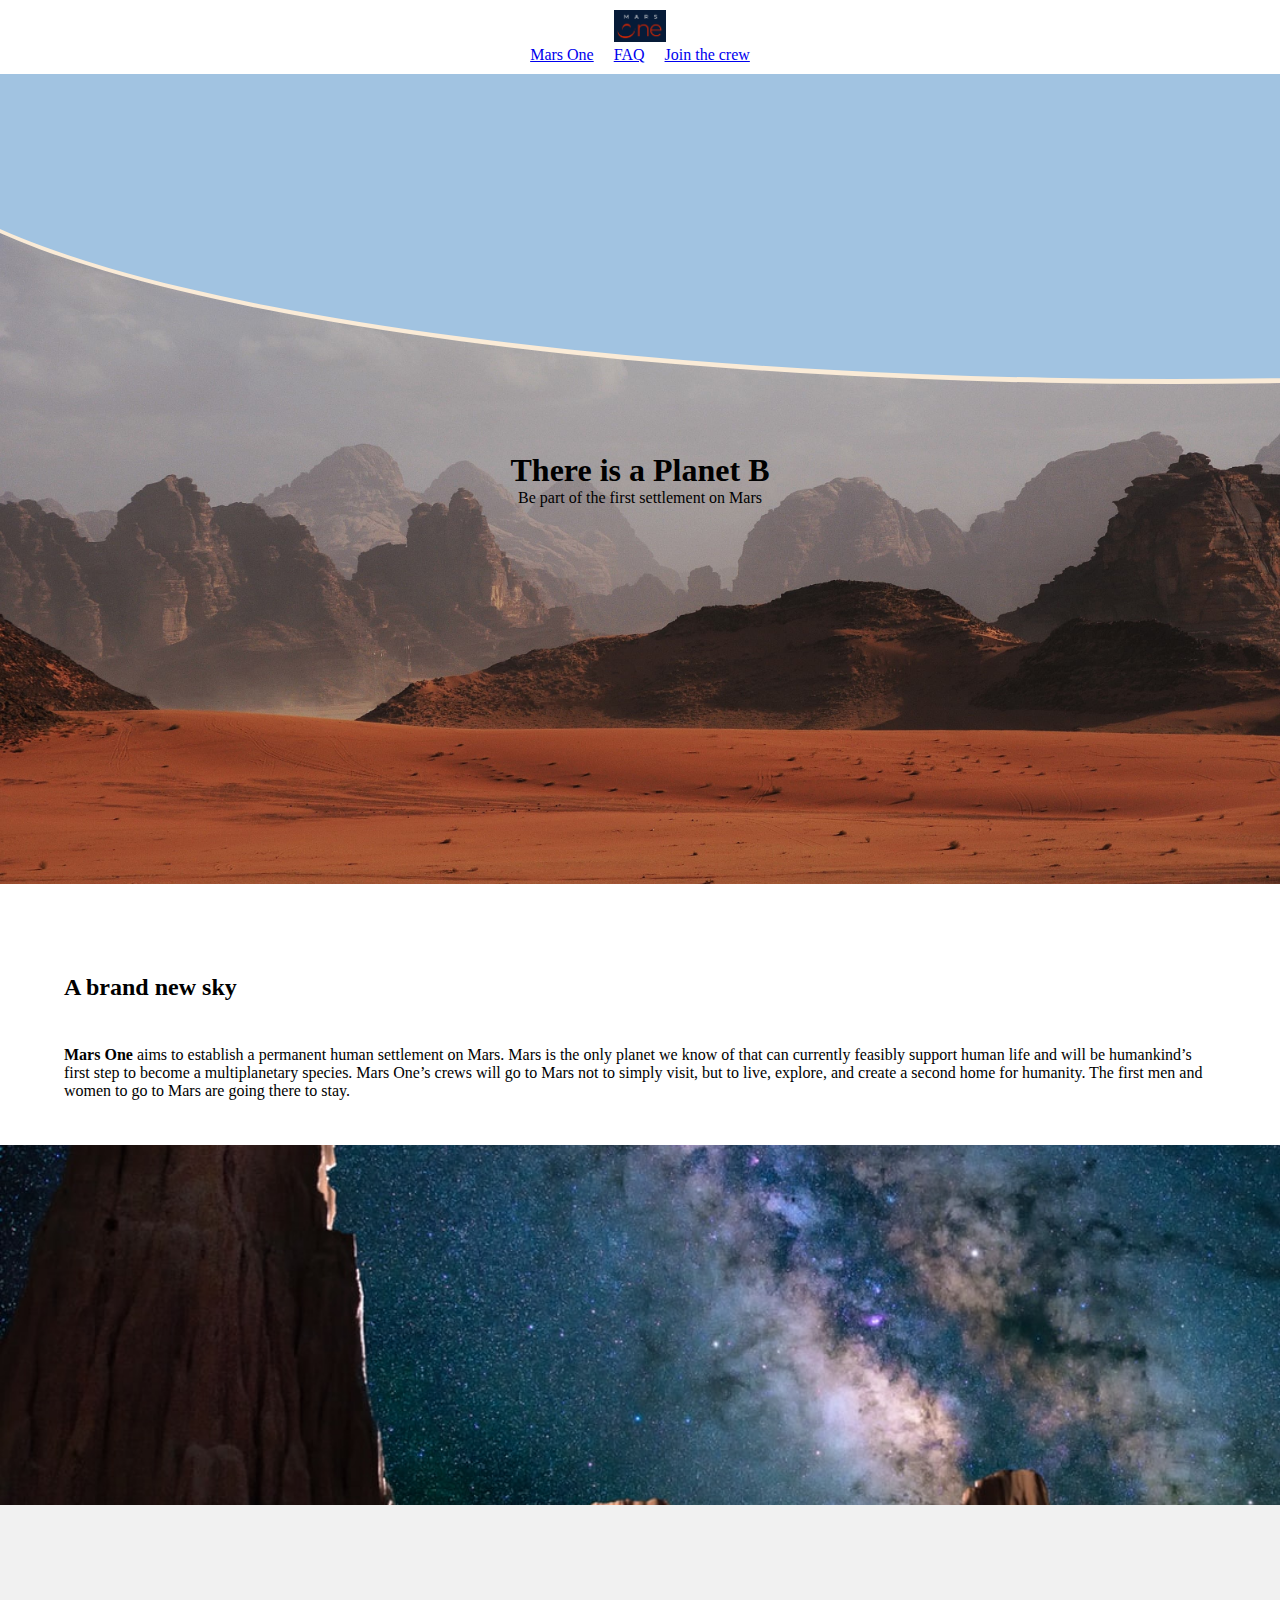
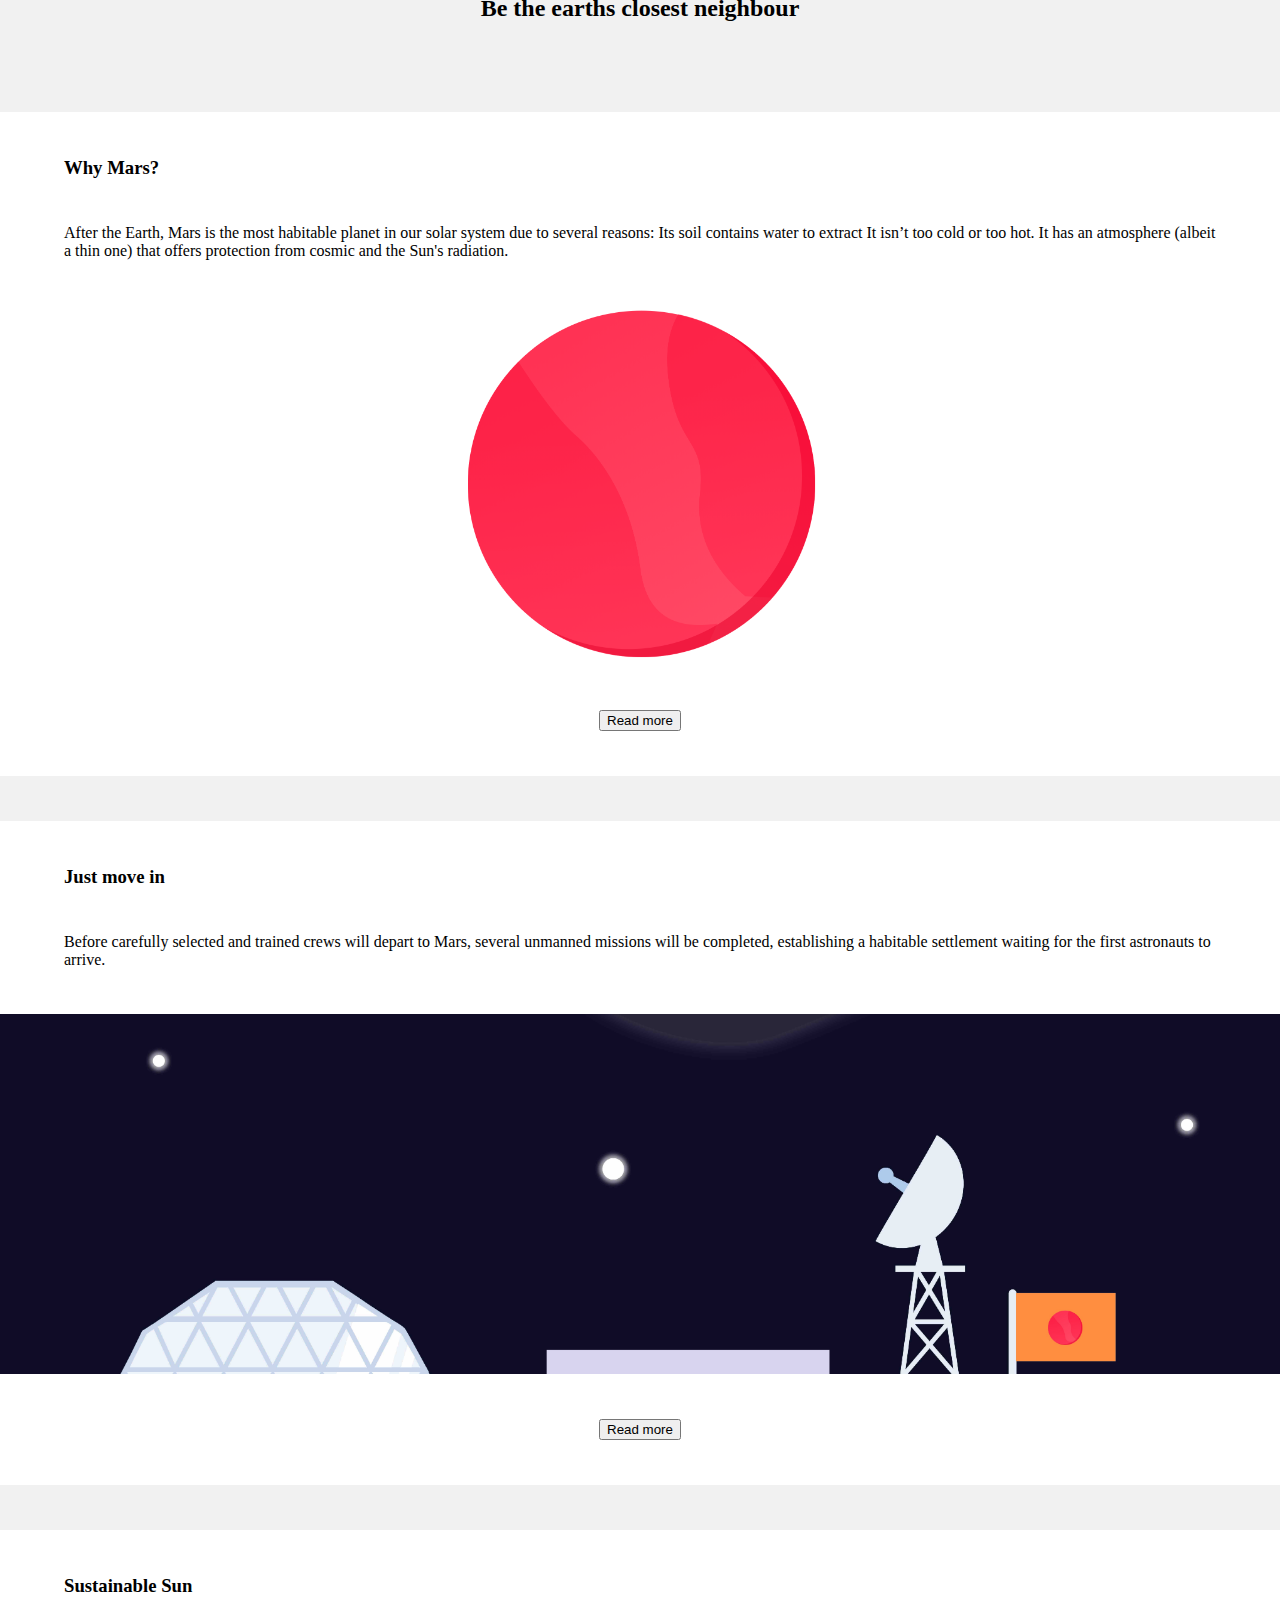
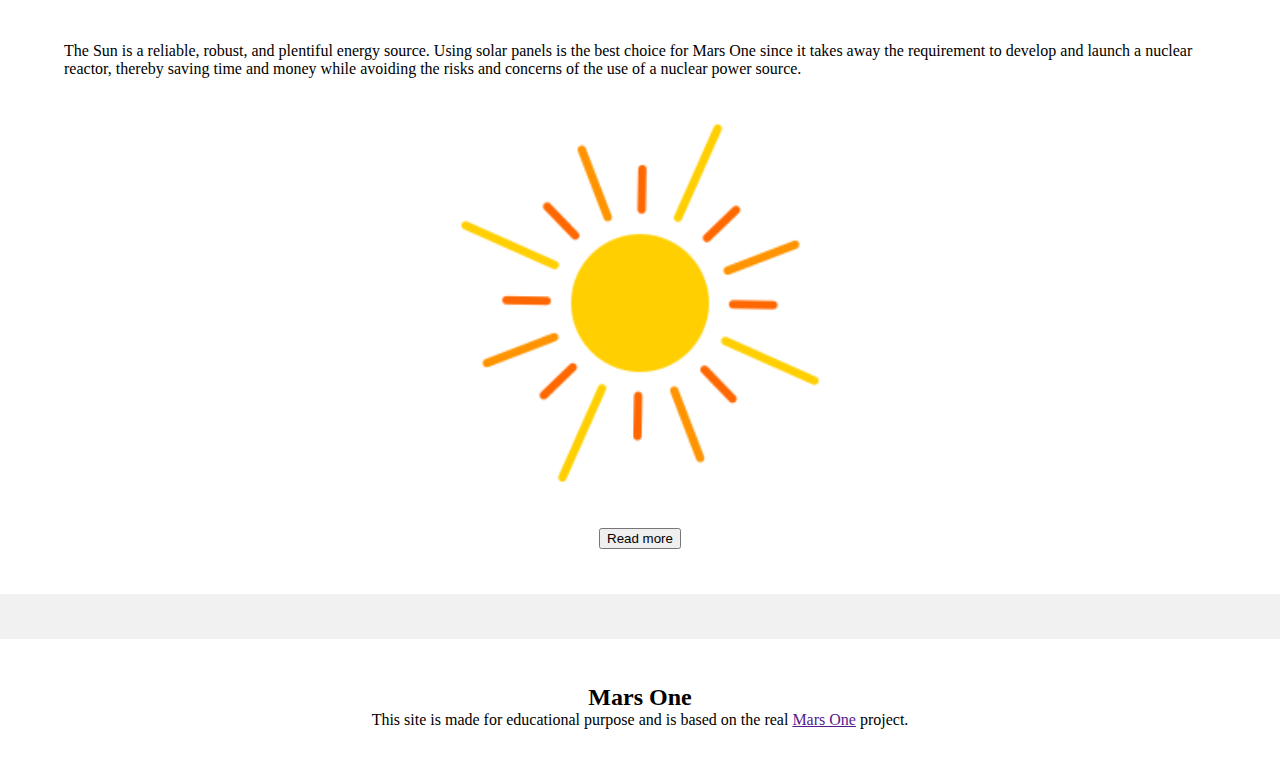
==== index.html @ 1abef3f2 "first commit. added html, sass and css files. mobile-first-layout on index and faq" ====
<!DOCTYPE html>
<html lang="en">
  <head>
    <meta charset="UTF-8" />
    <meta name="viewport" content="width=device-width, initial-scale=1.0" />
    <meta http-equiv="X-UA-Compatible" content="ie=edge" />
    <link rel="stylesheet" href="./styles/style.css" />
    <title>Mars One</title>
  </head>
  <body>
    <header class="top-header">
      <div class="top-header__container">
        <div class="top-header__logo">
          <a href="./index.html">
            <img src="./assets/img/logo.png" alt="Mars one logotype" />
          </a>
        </div>
        <nav class="top-header__nav">
          <ul class="nav-list">
            <li class="nav-list__item">
              <a href="./index.html">Mars One</a>
            </li>
            <li class="nav-list__item">
              <a href="./faq.html">FAQ</a>
            </li>
            <li class="nav-list__item">
              <a href="./join.html">Join the crew</a>
            </li>
          </ul>
        </nav>
      </div>
    </header>

    <main class="main">
      <header class="hero">
        <div class="hero__container">
          <h1>There is a Planet B</h1>
          <p>Be part of the first settlement on Mars</p>
        </div>
      </header>
      <section class="brand-new-sky">
        <article class="brand-new-sky__article">
          <div class="article-text">
            <h2>A brand new sky</h2>
            <p>
              <em>Mars One</em> aims to establish a permanent human settlement
              on Mars. Mars is the only planet we know of that can currently
              feasibly support human life and will be humankind’s first step to
              become a multiplanetary species. Mars One’s crews will go to Mars
              not to simply visit, but to live, explore, and create a second
              home for humanity. The first men and women to go to Mars are going
              there to stay.
            </p>
          </div>
          <div class="image-wrapper">
            <img
              class="image-wrapper__img"
              src="./assets/img/page-1/photo-1511798616182-aab3698ac53e.jpeg"
              alt="Picture of the sky of Mars"
            />
          </div>
        </article>
      </section>
      <section class="info-articles">
        <h2>Be the earths closest neighbour</h2>
        <div class="info-articles__container">
          <article class="info-articles__why-mars">
            <div class="article-text">
              <h3>Why Mars?</h3>
              <p>
                After the Earth, Mars is the most habitable planet in our solar
                system due to several reasons: Its soil contains water to
                extract It isn’t too cold or too hot. It has an atmosphere
                (albeit a thin one) that offers protection from cosmic and the
                Sun's radiation.
              </p>
            </div>
            <div class="image-wrapper">
              <img
                class="image-wrapper__img image-wrapper__img--object-fit-contain"
                src="./assets/img/page-1/planet-red.png"
                alt="This is a cartooned picture of Mars"
              />
            </div>
            <div class="read-more-btn">
              <button>Read more</button>
            </div>
          </article>
          <article class="info-articles__move-in">
            <div class="article-text">
              <h3>Just move in</h3>
              <p>
                Before carefully selected and trained crews will depart to Mars,
                several unmanned missions will be completed, establishing a
                habitable settlement waiting for the first astronauts to arrive.
              </p>
            </div>
            <div class="image-wrapper">
              <img
                class="image-wrapper__img"
                src="./assets/img/page-1/base.jpg"
                alt="This is a drawn picture of our base"
              />
            </div>
            <div class="read-more-btn">
              <button>Read more</button>
            </div>
          </article>
          <article class="info-articles__sustainable-sun">
            <div class="article-text">
              <h3>Sustainable Sun</h3>
              <p>
                The Sun is a reliable, robust, and plentiful energy source.
                Using solar panels is the best choice for Mars One since it
                takes away the requirement to develop and launch a nuclear
                reactor, thereby saving time and money while avoiding the risks
                and concerns of the use of a nuclear power source.
              </p>
            </div>
            <div class="image-wrapper">
              <img
                class="image-wrapper__img image-wrapper__img--object-fit-contain"
                src="./assets/img/page-1/solar.png"
                alt="This is a drawn picture of the sun"
              />
            </div>
            <div class="read-more-btn">
              <button>Read more</button>
            </div>
          </article>
        </div>
      </section>
    </main>

    <footer class="footer">
      <div class="footer__container">
        <h2>
          Mars One
        </h2>
        <p>
          This site is made for educational purpose and is based on the real
          <a href="">Mars One</a> project.
        </p>
      </div>
    </footer>
  </body>
</html>
---- styles/style.css ----
* {
  -webkit-box-sizing: content-box;
          box-sizing: content-box;
}

body {
  margin: 0;
  padding: 0;
}

h1,
h2,
h3,
h4,
p {
  margin: 0;
  padding: 0;
}

.top-header {
  padding: 10px 0;
}

.top-header__container {
  display: -webkit-box;
  display: -ms-flexbox;
  display: flex;
  -webkit-box-orient: vertical;
  -webkit-box-direction: normal;
      -ms-flex-direction: column;
          flex-direction: column;
  -webkit-box-align: center;
      -ms-flex-align: center;
          align-items: center;
}

.top-header__container .nav-list {
  display: -webkit-box;
  display: -ms-flexbox;
  display: flex;
  list-style: none;
  margin: 0;
  padding: 0;
}

.top-header__container .nav-list__item {
  padding: 0 10px;
}

.top-header img {
  max-block-size: 2rem;
  max-inline-size: 4rem;
}

.main {
  overflow: hidden;
}

.main .image-wrapper {
  position: relative;
  height: 100%;
  width: 100%;
}

.main .image-wrapper__img {
  display: block;
  -o-object-fit: cover;
     object-fit: cover;
  -o-object-position: center center;
     object-position: center center;
  position: absolute;
  height: 100%;
  width: 100%;
  max-height: 100%;
  max-width: 100%;
}

.main .image-wrapper__img--object-fit-contain {
  -o-object-fit: contain;
     object-fit: contain;
  -o-object-position: unset;
     object-position: unset;
}

.main .article-text {
  max-inline-size: 90vw;
  -ms-grid-column-align: center;
      justify-self: center;
}

.main .article-text em {
  font-style: unset;
  font-weight: bolder;
}

.hero {
  block-size: 90vh;
  background-image: url(../assets/img/page-1/hero-1.jpg);
  background-size: cover;
  background-position: center center;
  display: -webkit-box;
  display: -ms-flexbox;
  display: flex;
  -webkit-box-pack: center;
      -ms-flex-pack: center;
          justify-content: center;
  position: relative;
}

.hero__container {
  position: relative;
  display: -webkit-box;
  display: -ms-flexbox;
  display: flex;
  -webkit-box-orient: vertical;
  -webkit-box-direction: normal;
      -ms-flex-direction: column;
          flex-direction: column;
  -webkit-box-pack: center;
      -ms-flex-pack: center;
          justify-content: center;
  -webkit-box-align: center;
      -ms-flex-align: center;
          align-items: center;
}

.hero:before {
  content: " ";
  background: #a1c3e1;
  border: 5px solid antiquewhite;
  border-radius: 100%;
  position: absolute;
  top: -200px;
  left: -112px;
  width: 200vw;
  height: 500px;
  max-height: 509px;
}

.footer {
  padding: 5vh 0 5vh 0;
}

.footer__container {
  text-align: center;
  margin: auto;
  max-width: 90vw;
}

.brand-new-sky {
  padding-top: 10vh;
}

.brand-new-sky__article {
  display: -ms-grid;
  display: grid;
  grid-auto-flow: row;
  -ms-grid-rows: auto minmax(360px, 2fr) auto;
      grid-template-rows: auto minmax(360px, 2fr) auto;
}

.brand-new-sky__article h2,
.brand-new-sky__article p {
  margin-bottom: 5vh;
}

.info-articles {
  background: #f1f1f1;
  padding: 5vh 0;
}

.info-articles__container {
  display: -ms-grid;
  display: grid;
  -ms-grid-rows: (1fr)[3];
      grid-template-rows: repeat(3, 1fr);
  grid-gap: 5vh;
}

.info-articles__why-mars {
  display: -ms-grid;
  display: grid;
  grid-auto-flow: row;
  -ms-grid-rows: auto minmax(360px, 2fr) auto;
      grid-template-rows: auto minmax(360px, 2fr) auto;
  padding: 5vh 0;
  background: white;
}

.info-articles__move-in {
  display: -ms-grid;
  display: grid;
  grid-auto-flow: row;
  -ms-grid-rows: auto minmax(360px, 2fr) auto;
      grid-template-rows: auto minmax(360px, 2fr) auto;
  padding: 5vh 0;
  background: white;
}

.info-articles__sustainable-sun {
  display: -ms-grid;
  display: grid;
  grid-auto-flow: row;
  -ms-grid-rows: auto minmax(360px, 2fr) auto;
      grid-template-rows: auto minmax(360px, 2fr) auto;
  padding: 5vh 0;
  background: white;
}

.info-articles h2 {
  text-align: center;
  padding: 5vh 0 10vh 0;
}

.info-articles h3,
.info-articles p {
  margin-bottom: 5vh;
}

.info-articles .read-more-btn {
  place-self: center;
  margin-top: 5vh;
}

.faq-section {
  background: #f1f1f1;
  padding: 5vh 0;
}

.faq-section__container {
  display: -ms-grid;
  display: grid;
  -ms-grid-rows: auto;
      grid-template-rows: auto;
  grid-gap: 5vh;
}

.faq-section__why-move {
  display: -ms-grid;
  display: grid;
  padding: 5vh 0;
  background: white;
}

.faq-section__risks {
  display: -ms-grid;
  display: grid;
  padding: 5vh 0;
  background: white;
}

.faq-section__what-to-do {
  padding: 5vh 0;
  background: white;
  display: -ms-grid;
  display: grid;
  -ms-grid-rows: 1fr 2fr;
      grid-template-rows: 1fr 2fr;
}

.faq-section__travel-time {
  display: -ms-grid;
  display: grid;
  padding: 5vh 0;
  background: white;
  -ms-grid-rows: auto minmax(375px, 1fr);
      grid-template-rows: auto minmax(375px, 1fr);
}

.faq-section__travel-time .planet-images {
  background-image: radial-gradient(circle at 50% 39%, #072142, #00132c 101%);
  display: -ms-grid;
  display: grid;
  -webkit-box-pack: center;
      -ms-flex-pack: center;
          justify-content: center;
  -ms-grid-rows: (1fr)[3];
      grid-template-rows: repeat(3, 1fr);
  padding: 5vh 0;
  min-inline-size: 375px;
  -ms-grid-columns: 1fr;
      grid-template-columns: 1fr;
}

.faq-section__travel-time .planet-images__mars {
  max-inline-size: 30px;
  max-block-size: 30px;
  display: block;
  -ms-grid-column-align: center;
      justify-self: center;
}

.faq-section__travel-time .planet-images__sun {
  max-inline-size: 50px;
  max-block-size: 50px;
  -ms-grid-column-align: center;
      justify-self: center;
}

.faq-section__travel-time .planet-images__earth {
  max-inline-size: 25px;
  max-block-size: 25px;
  -ms-grid-column-align: center;
      justify-self: center;
}

.faq-section h2 {
  text-align: center;
  padding: 5vh 0 10vh 0;
}

.faq-section h3,
.faq-section p {
  margin-bottom: 5vh;
}

.faq-section .read-more-btn {
  place-self: center;
  margin-top: 5vh;
}
/*# sourceMappingURL=style.css.map */
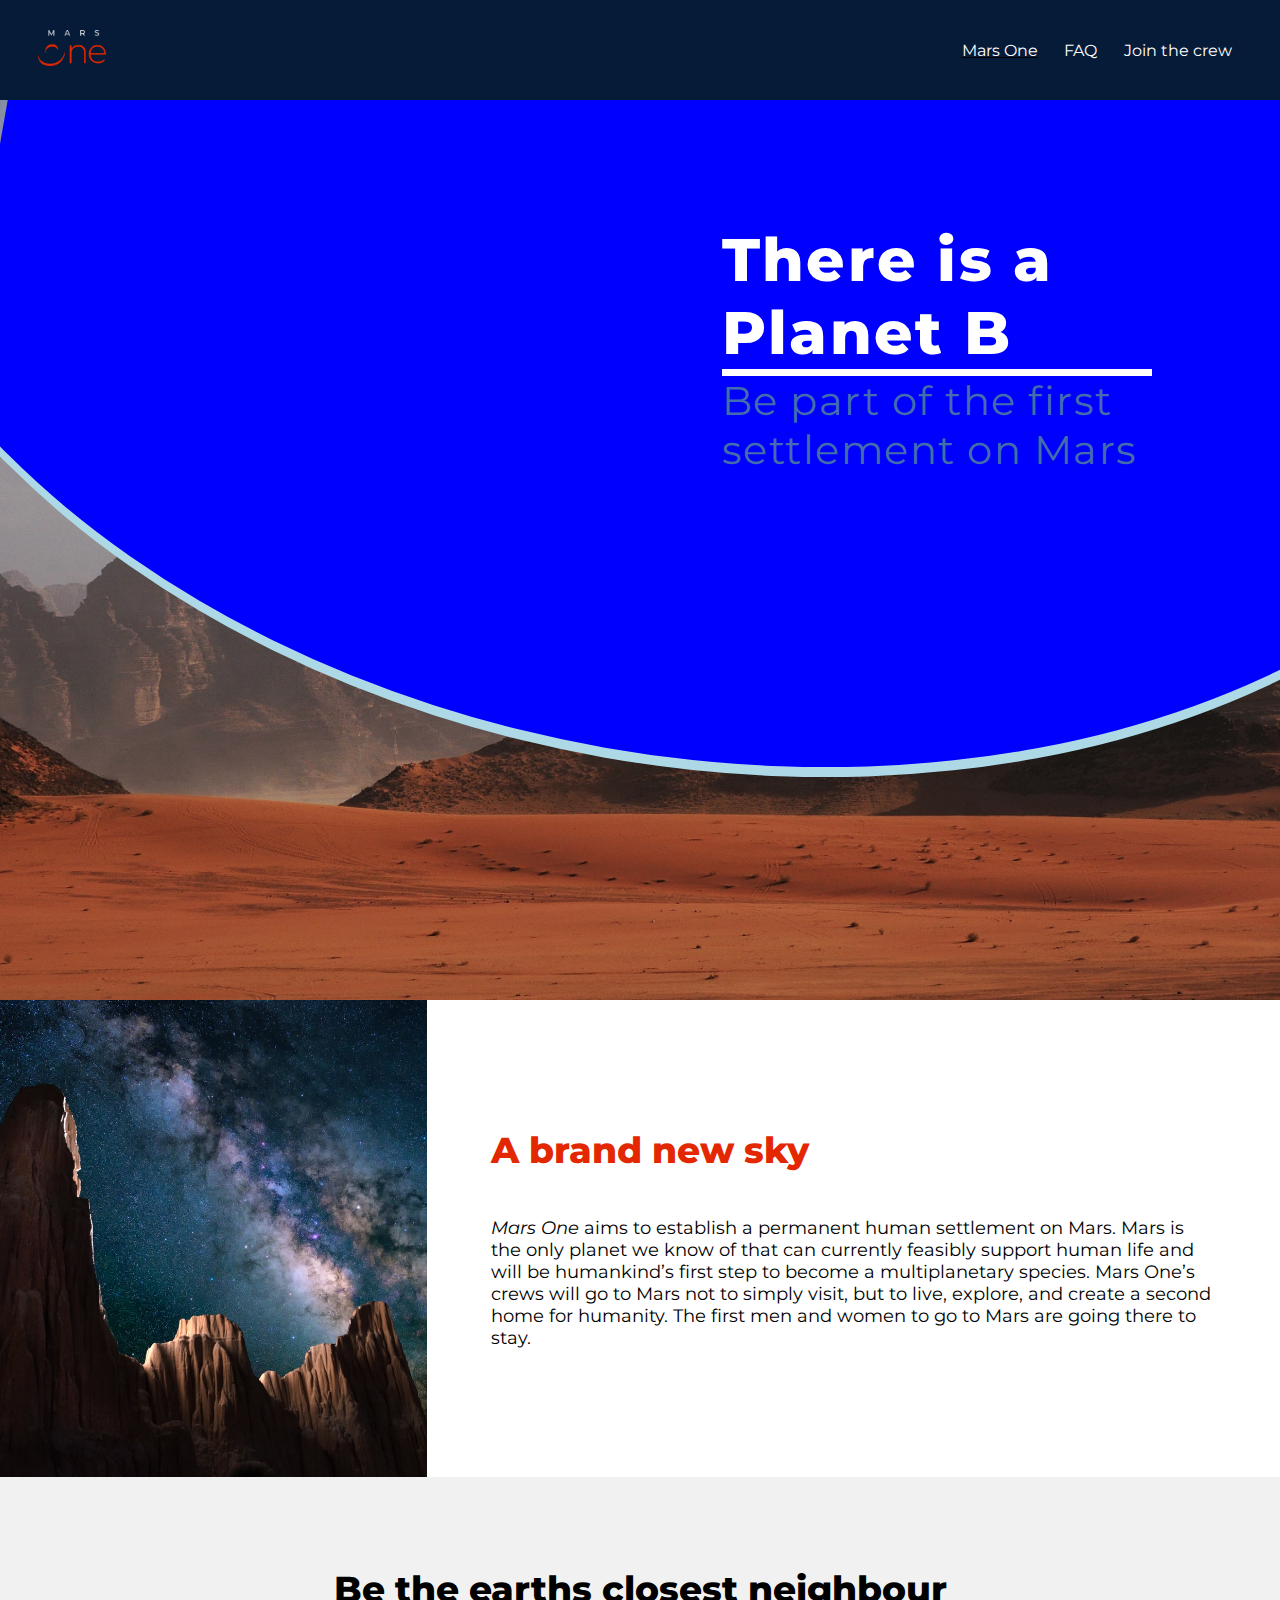
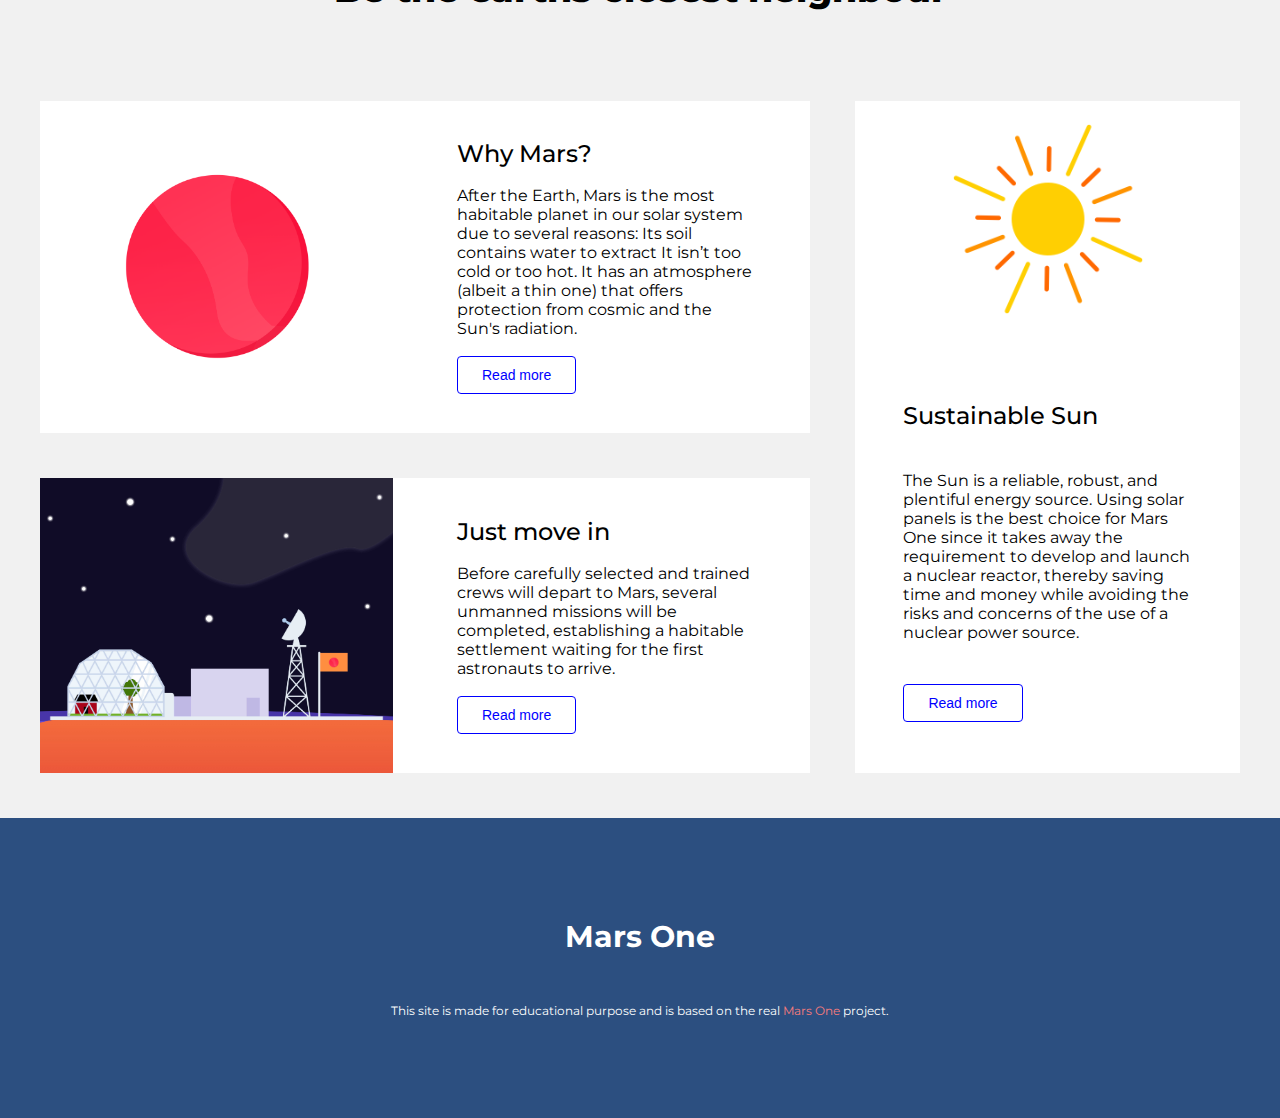
==== commit 20e97592: "Added lots of stuff" ====
--- a/index.html
+++ b/index.html
@@ -4,6 +4,10 @@
     <meta charset="UTF-8" />
     <meta name="viewport" content="width=device-width, initial-scale=1.0" />
     <meta http-equiv="X-UA-Compatible" content="ie=edge" />
+    <link
+      href="https://fonts.googleapis.com/css?family=Montserrat:400,500,700,800&display=swap"
+      rel="stylesheet"
+    />
     <link rel="stylesheet" href="./styles/style.css" />
     <title>Mars One</title>
   </head>
@@ -17,7 +21,7 @@
         </div>
         <nav class="top-header__nav">
           <ul class="nav-list">
-            <li class="nav-list__item">
+            <li class="nav-list__item active">
               <a href="./index.html">Mars One</a>
             </li>
             <li class="nav-list__item">
@@ -35,12 +39,19 @@
       <header class="hero">
         <div class="hero__container">
           <h1>There is a Planet B</h1>
-          <p>Be part of the first settlement on Mars</p>
+          <span>Be part of the first settlement on Mars</span>
         </div>
       </header>
       <section class="brand-new-sky">
         <article class="brand-new-sky__article">
-          <div class="article-text">
+          <div class="image-wrapper max-grow">
+            <img
+              class="image-wrapper__img"
+              src="./assets/img/page-1/photo-1511798616182-aab3698ac53e.jpeg"
+              alt="Picture of the sky of Mars"
+            />
+          </div>
+          <div class="brand-new-sky__article__text">
             <h2>A brand new sky</h2>
             <p>
               <em>Mars One</em> aims to establish a permanent human settlement
@@ -52,20 +63,20 @@
               there to stay.
             </p>
           </div>
-          <div class="image-wrapper">
-            <img
-              class="image-wrapper__img"
-              src="./assets/img/page-1/photo-1511798616182-aab3698ac53e.jpeg"
-              alt="Picture of the sky of Mars"
-            />
-          </div>
         </article>
       </section>
       <section class="info-articles">
         <h2>Be the earths closest neighbour</h2>
         <div class="info-articles__container">
-          <article class="info-articles__why-mars">
-            <div class="article-text">
+          <article class="info-articles__first">
+            <div class="image-wrapper">
+              <img
+                class="image-wrapper__icon"
+                src="./assets/img/page-1/planet-red.png"
+                alt="This is a cartooned picture of Mars"
+              />
+            </div>
+            <div class="info-articles__first__text">
               <h3>Why Mars?</h3>
               <p>
                 After the Earth, Mars is the most habitable planet in our solar
@@ -74,27 +85,12 @@
                 (albeit a thin one) that offers protection from cosmic and the
                 Sun's radiation.
               </p>
-            </div>
-            <div class="image-wrapper">
-              <img
-                class="image-wrapper__img image-wrapper__img--object-fit-contain"
-                src="./assets/img/page-1/planet-red.png"
-                alt="This is a cartooned picture of Mars"
-              />
-            </div>
-            <div class="read-more-btn">
-              <button>Read more</button>
+              <div class="read-more-btn">
+                <button>Read more</button>
+              </div>
             </div>
           </article>
-          <article class="info-articles__move-in">
-            <div class="article-text">
-              <h3>Just move in</h3>
-              <p>
-                Before carefully selected and trained crews will depart to Mars,
-                several unmanned missions will be completed, establishing a
-                habitable settlement waiting for the first astronauts to arrive.
-              </p>
-            </div>
+          <article class="info-articles__second">
             <div class="image-wrapper">
               <img
                 class="image-wrapper__img"
@@ -102,12 +98,27 @@
                 alt="This is a drawn picture of our base"
               />
             </div>
-            <div class="read-more-btn">
-              <button>Read more</button>
+            <div class="info-articles__second__text">
+              <h3>Just move in</h3>
+              <p>
+                Before carefully selected and trained crews will depart to Mars,
+                several unmanned missions will be completed, establishing a
+                habitable settlement waiting for the first astronauts to arrive.
+              </p>
+              <div class="read-more-btn">
+                <button>Read more</button>
+              </div>
             </div>
           </article>
-          <article class="info-articles__sustainable-sun">
-            <div class="article-text">
+          <article class="info-articles__last">
+            <div class="image-wrapper">
+              <img
+                class="image-wrapper__icon"
+                src="./assets/img/page-1/solar.png"
+                alt="This is a drawn picture of the sun"
+              />
+            </div>
+            <div class="info-articles__last__text">
               <h3>Sustainable Sun</h3>
               <p>
                 The Sun is a reliable, robust, and plentiful energy source.
@@ -116,16 +127,9 @@
                 reactor, thereby saving time and money while avoiding the risks
                 and concerns of the use of a nuclear power source.
               </p>
-            </div>
-            <div class="image-wrapper">
-              <img
-                class="image-wrapper__img image-wrapper__img--object-fit-contain"
-                src="./assets/img/page-1/solar.png"
-                alt="This is a drawn picture of the sun"
-              />
-            </div>
-            <div class="read-more-btn">
-              <button>Read more</button>
+              <div class="read-more-btn">
+                <button>Read more</button>
+              </div>
             </div>
           </article>
         </div>
@@ -137,10 +141,10 @@
         <h2>
           Mars One
         </h2>
-        <p>
+        <span>
           This site is made for educational purpose and is based on the real
           <a href="">Mars One</a> project.
-        </p>
+        </span>
       </div>
     </footer>
   </body>
--- a/styles/style.css
+++ b/styles/style.css
@@ -1,11 +1,12 @@
 * {
-  -webkit-box-sizing: content-box;
-          box-sizing: content-box;
+  -webkit-box-sizing: border-box;
+          box-sizing: border-box;
 }
 
 body {
   margin: 0;
   padding: 0;
+  font-family: "Montserrat", sans-serif;
 }
 
 h1,
@@ -17,8 +18,43 @@
   padding: 0;
 }
 
+h2 {
+  font-size: 20px;
+  font-weight: 800;
+}
+
+@media (min-width: 500px) {
+  h2 {
+    font-size: 26px;
+  }
+}
+
+@media (min-width: 800px) {
+  h2 {
+    font-size: 30px;
+  }
+}
+
+@media (min-width: 1000px) {
+  h2 {
+    font-size: 36px;
+  }
+}
+
+h3 {
+  font-size: 18px;
+  font-weight: 500;
+}
+
+@media (min-width: 800px) {
+  h3 {
+    font-size: 24px;
+  }
+}
+
 .top-header {
   padding: 10px 0;
+  background: #061b38;
 }
 
 .top-header__container {
@@ -32,24 +68,62 @@
   -webkit-box-align: center;
       -ms-flex-align: center;
           align-items: center;
-}
-
-.top-header__container .nav-list {
+  min-block-size: 80px;
+  padding: 0 3vw;
+}
+
+@media (min-width: 450px) {
+  .top-header__container {
+    -webkit-box-orient: horizontal;
+    -webkit-box-direction: normal;
+        -ms-flex-direction: row;
+            flex-direction: row;
+  }
+}
+
+@media (min-width: 450px) {
+  .top-header__nav {
+    margin-left: auto;
+    min-inline-size: 290px;
+  }
+}
+
+.top-header__nav .nav-list {
   display: -webkit-box;
   display: -ms-flexbox;
   display: flex;
   list-style: none;
   margin: 0;
   padding: 0;
-}
-
-.top-header__container .nav-list__item {
+  -webkit-box-pack: justify;
+      -ms-flex-pack: justify;
+          justify-content: space-between;
+}
+
+.top-header__nav .nav-list__item {
   padding: 0 10px;
 }
 
+.top-header__nav .nav-list .active {
+  text-decoration: underline;
+}
+
+.top-header__nav .nav-list__item a {
+  color: #ffffff;
+  text-decoration: none;
+}
+
+.top-header__nav .nav-list__item a:hover {
+  color: #e32700;
+}
+
+.top-header__nav .nav-list__item a:active {
+  text-decoration: underline;
+}
+
 .top-header img {
-  max-block-size: 2rem;
-  max-inline-size: 4rem;
+  max-block-size: 43px;
+  max-inline-size: 68px;
 }
 
 .main {
@@ -60,62 +134,9 @@
   position: relative;
   height: 100%;
   width: 100%;
-}
-
-.main .image-wrapper__img {
-  display: block;
-  -o-object-fit: cover;
-     object-fit: cover;
-  -o-object-position: center center;
-     object-position: center center;
-  position: absolute;
-  height: 100%;
-  width: 100%;
-  max-height: 100%;
-  max-width: 100%;
-}
-
-.main .image-wrapper__img--object-fit-contain {
-  -o-object-fit: contain;
-     object-fit: contain;
-  -o-object-position: unset;
-     object-position: unset;
-}
-
-.main .article-text {
-  max-inline-size: 90vw;
-  -ms-grid-column-align: center;
-      justify-self: center;
-}
-
-.main .article-text em {
-  font-style: unset;
-  font-weight: bolder;
-}
-
-.hero {
-  block-size: 90vh;
-  background-image: url(../assets/img/page-1/hero-1.jpg);
-  background-size: cover;
-  background-position: center center;
-  display: -webkit-box;
-  display: -ms-flexbox;
-  display: flex;
-  -webkit-box-pack: center;
-      -ms-flex-pack: center;
-          justify-content: center;
-  position: relative;
-}
-
-.hero__container {
-  position: relative;
-  display: -webkit-box;
-  display: -ms-flexbox;
-  display: flex;
-  -webkit-box-orient: vertical;
-  -webkit-box-direction: normal;
-      -ms-flex-direction: column;
-          flex-direction: column;
+  display: -webkit-box;
+  display: -ms-flexbox;
+  display: flex;
   -webkit-box-pack: center;
       -ms-flex-pack: center;
           justify-content: center;
@@ -124,44 +145,339 @@
           align-items: center;
 }
 
-.hero:before {
-  content: " ";
-  background: #a1c3e1;
-  border: 5px solid antiquewhite;
-  border-radius: 100%;
-  position: absolute;
-  top: -200px;
-  left: -112px;
-  width: 200vw;
-  height: 500px;
-  max-height: 509px;
-}
-
-.footer {
-  padding: 5vh 0 5vh 0;
-}
-
-.footer__container {
-  text-align: center;
-  margin: auto;
-  max-width: 90vw;
-}
-
-.brand-new-sky {
-  padding-top: 10vh;
-}
-
-.brand-new-sky__article {
+.main .image-wrapper__img {
+  display: block;
+  -o-object-position: center center;
+     object-position: center center;
+  -o-object-fit: cover;
+     object-fit: cover;
+  height: 100%;
+  width: 100%;
+  max-height: 100%;
+  max-width: 100%;
+}
+
+.main .image-wrapper__icon {
+  display: block;
+  -o-object-fit: contain;
+     object-fit: contain;
+  -o-object-position: unset;
+     object-position: unset;
+  height: 190px;
+  width: 190px;
+  max-height: 300px;
+  max-width: 300px;
+}
+
+.main .article-text {
+  display: -webkit-box;
+  display: -ms-flexbox;
+  display: flex;
+  -webkit-box-orient: vertical;
+  -webkit-box-direction: normal;
+      -ms-flex-direction: column;
+          flex-direction: column;
+  max-inline-size: 90vw;
+  justify-self: center;
+  padding-top: 5vh;
+}
+
+@media (min-width: 500px) {
+  .main .article-text {
+    padding: 5vw 20px 5vw 0;
+  }
+}
+
+@media (min-width: 700px) {
+  .main .article-text {
+    padding: unset;
+  }
+}
+
+.main .article-text em {
+  font-style: unset;
+  font-weight: bolder;
+}
+
+.hero {
+  block-size: 100vh;
+  background-image: url(../assets/img/page-1/hero-1.jpg);
+  background-size: cover;
+  background-position: center center;
   display: -ms-grid;
   display: grid;
-  grid-auto-flow: row;
-  -ms-grid-rows: auto minmax(360px, 2fr) auto;
-      grid-template-rows: auto minmax(360px, 2fr) auto;
-}
-
-.brand-new-sky__article h2,
-.brand-new-sky__article p {
-  margin-bottom: 5vh;
+  position: relative;
+}
+
+.hero__container {
+  position: relative;
+  display: -webkit-box;
+  display: -ms-flexbox;
+  display: flex;
+  -webkit-box-orient: vertical;
+  -webkit-box-direction: normal;
+      -ms-flex-direction: column;
+          flex-direction: column;
+  max-inline-size: 300px;
+  max-block-size: 260px;
+  top: 14vw;
+  justify-self: center;
+  -ms-grid-row: 1;
+  -ms-grid-column: 1;
+  grid-area: 1 / 1;
+  z-index: 1;
+}
+
+@media (min-width: 800px) {
+  .hero__container {
+    -ms-grid-column-align: center;
+        justify-self: center;
+    max-inline-size: 33vw;
+    top: 15vw;
+    top: 123px;
+  }
+}
+
+@media (min-width: 1000px) {
+  .hero__container {
+    margin-left: auto;
+    margin-right: 10vw;
+    max-inline-size: 430px;
+    top: 15vw;
+    top: 123px;
+  }
+}
+
+.hero__container h1 {
+  max-inline-size: 12ch;
+  color: #ffffff;
+  font-weight: 800;
+  font-size: 30px;
+  border-bottom: 7px solid #ffffff;
+  letter-spacing: 2.22px;
+}
+
+@media (min-width: 620px) {
+  .hero__container h1 {
+    font-size: 5vw;
+    letter-spacing: 2.22px;
+  }
+}
+
+@media (min-width: 1000px) {
+  .hero__container h1 {
+    font-size: 60px;
+    letter-spacing: 2.22px;
+  }
+}
+
+.hero__container span {
+  font-size: 20px;
+  color: #436dac;
+  letter-spacing: 1.48px;
+  max-inline-size: 20ch;
+}
+
+@media (min-width: 650px) {
+  .hero__container span {
+    font-size: 3vw;
+  }
+}
+
+@media (min-width: 1000px) {
+  .hero__container span {
+    font-size: 40px;
+  }
+}
+
+.hero:before, .hero:after {
+  -ms-grid-row: 1;
+  -ms-grid-column: 1;
+  grid-area: 1 / 1;
+  content: "";
+  display: block;
+  height: 120vw;
+  width: 141%;
+  background: blue;
+  -webkit-clip-path: ellipse(50% 35% at 38.82% 14.42%);
+          clip-path: ellipse(50% 35% at 38.82% 14.42%);
+  -webkit-transform: rotate(10deg) translateY(3px);
+          transform: rotate(10deg) translateY(3px);
+  position: absolute;
+  top: -60px;
+  left: -54px;
+  min-block-size: 700px;
+}
+
+@media (min-width: 580px) {
+  .hero:before, .hero:after {
+    left: -100px;
+  }
+}
+
+@media (min-width: 800px) {
+  .hero:before, .hero:after {
+    height: 200%;
+    width: 141%;
+    top: -210px;
+    left: -100px;
+  }
+}
+
+.hero:before {
+  -webkit-transform: rotate(10deg) translateY(3px);
+          transform: rotate(10deg) translateY(3px);
+  background: lightblue;
+  top: -50px;
+}
+
+@media (min-width: 800px) {
+  .hero:before {
+    top: -200px;
+  }
+}
+
+.footer {
+  display: -webkit-box;
+  display: -ms-flexbox;
+  display: flex;
+  -webkit-box-pack: center;
+      -ms-flex-pack: center;
+          justify-content: center;
+  background: #2c4f80;
+  min-block-size: 300px;
+}
+
+.footer__container {
+  display: -webkit-box;
+  display: -ms-flexbox;
+  display: flex;
+  -webkit-box-orient: vertical;
+  -webkit-box-direction: normal;
+      -ms-flex-direction: column;
+          flex-direction: column;
+  -webkit-box-pack: justify;
+      -ms-flex-pack: justify;
+          justify-content: space-between;
+  min-block-size: 100px;
+  margin: auto;
+  text-align: center;
+  color: #ffffff;
+}
+
+.footer h2 {
+  font-size: 30px;
+  font-family: "Montserrat", sans-serif;
+  font-weight: 700;
+}
+
+.footer span {
+  font-size: 12px;
+}
+
+.footer a {
+  text-decoration: none;
+  color: #f97c7c;
+}
+
+.brand-new-sky__article {
+  padding: 5vh 5vw;
+  background: white;
+  margin-bottom: 5vh;
+  display: -ms-grid;
+  display: grid;
+  padding: 0;
+  margin: 0;
+  -ms-grid-rows: minmax(350px, 2fr) auto;
+      grid-template-rows: minmax(350px, 2fr) auto;
+}
+
+@media (min-width: 900px) {
+  .brand-new-sky__article {
+    padding: 5vh 5vw;
+    margin-bottom: 0vh;
+  }
+}
+
+@media (min-width: 800px) {
+  .brand-new-sky__article {
+    padding: 0;
+    -ms-grid-rows: unset;
+        grid-template-rows: unset;
+    -ms-grid-columns: minmax(350px, 1fr) 1fr;
+        grid-template-columns: minmax(350px, 1fr) 1fr;
+  }
+}
+
+@media (min-width: 900px) {
+  .brand-new-sky__article {
+    -ms-grid-columns: minmax(350px, 1fr) 2fr;
+        grid-template-columns: minmax(350px, 1fr) 2fr;
+  }
+}
+
+.brand-new-sky__article__text {
+  display: -webkit-box;
+  display: -ms-flexbox;
+  display: flex;
+  -webkit-box-orient: vertical;
+  -webkit-box-direction: normal;
+      -ms-flex-direction: column;
+          flex-direction: column;
+  justify-self: center;
+  padding: 5vh 4vw 0 4vw;
+}
+
+@media (min-width: 500px) {
+  .brand-new-sky__article__text {
+    padding: 3vw 4vw 3vw 0;
+    -webkit-box-pack: center;
+        -ms-flex-pack: center;
+            justify-content: center;
+    -ms-grid-column-align: unset;
+        justify-self: unset;
+    max-inline-size: unset;
+  }
+}
+
+@media (min-width: 800px) {
+  .brand-new-sky__article__text {
+    padding: 4vw;
+  }
+}
+
+@media (min-width: 900px) {
+  .brand-new-sky__article__text {
+    padding: 10vw 5vw;
+  }
+}
+
+.brand-new-sky__article__text h2 {
+  color: #e32700;
+  margin-bottom: 5vh;
+}
+
+.brand-new-sky__article__text p {
+  font-size: 16px;
+  margin-bottom: 5vh;
+  font-weight: 400;
+}
+
+@media (min-width: 800px) {
+  .brand-new-sky__article__text p {
+    font-size: 18px;
+    margin: 0;
+  }
+}
+
+.brand-new-sky__article .max-grow {
+  max-height: 400px;
+}
+
+@media (min-width: 800px) {
+  .brand-new-sky__article .max-grow {
+    max-height: 100%;
+  }
 }
 
 .info-articles {
@@ -169,42 +485,200 @@
   padding: 5vh 0;
 }
 
-.info-articles__container {
-  display: -ms-grid;
-  display: grid;
-  -ms-grid-rows: (1fr)[3];
-      grid-template-rows: repeat(3, 1fr);
-  grid-gap: 5vh;
-}
-
-.info-articles__why-mars {
-  display: -ms-grid;
-  display: grid;
-  grid-auto-flow: row;
-  -ms-grid-rows: auto minmax(360px, 2fr) auto;
-      grid-template-rows: auto minmax(360px, 2fr) auto;
-  padding: 5vh 0;
+@media (min-width: 800px) {
+  .info-articles__container {
+    display: -ms-grid;
+    display: grid;
+    grid-gap: 5vh;
+    -ms-grid-columns: 2fr 1fr;
+        grid-template-columns: 2fr 1fr;
+    max-inline-size: 1200px;
+    margin: auto;
+    padding: unset;
+  }
+}
+
+.info-articles__first {
   background: white;
-}
-
-.info-articles__move-in {
-  display: -ms-grid;
-  display: grid;
-  grid-auto-flow: row;
-  -ms-grid-rows: auto minmax(360px, 2fr) auto;
-      grid-template-rows: auto minmax(360px, 2fr) auto;
-  padding: 5vh 0;
+  padding-bottom: 5vh;
+  margin-bottom: 5vh;
+}
+
+@media (min-width: 500px) {
+  .info-articles__first {
+    display: -ms-grid;
+    display: grid;
+    grid-auto-flow: row;
+    -ms-grid-rows: unset;
+        grid-template-rows: unset;
+    -ms-grid-columns: 1fr 1fr;
+        grid-template-columns: 1fr 1fr;
+    grid-gap: 5vw;
+    padding: unset;
+  }
+}
+
+@media (min-width: 800px) {
+  .info-articles__first {
+    margin: 0;
+  }
+}
+
+@media (min-width: 800px) {
+  .info-articles__first {
+    -ms-grid-row: 1;
+    grid-row: 1;
+  }
+}
+
+.info-articles__first__text {
+  display: -webkit-box;
+  display: -ms-flexbox;
+  display: flex;
+  -webkit-box-orient: vertical;
+  -webkit-box-direction: normal;
+      -ms-flex-direction: column;
+          flex-direction: column;
+  justify-self: center;
+  padding: 5vh 4vw 0 4vw;
+}
+
+@media (min-width: 500px) {
+  .info-articles__first__text {
+    padding: 3vw 4vw 3vw 0;
+    -webkit-box-pack: center;
+        -ms-flex-pack: center;
+            justify-content: center;
+    -ms-grid-column-align: unset;
+        justify-self: unset;
+    max-inline-size: unset;
+  }
+}
+
+.info-articles__second {
   background: white;
-}
-
-.info-articles__sustainable-sun {
-  display: -ms-grid;
-  display: grid;
-  grid-auto-flow: row;
-  -ms-grid-rows: auto minmax(360px, 2fr) auto;
-      grid-template-rows: auto minmax(360px, 2fr) auto;
-  padding: 5vh 0;
+  padding-bottom: 5vh;
+  margin-bottom: 5vh;
+}
+
+@media (min-width: 500px) {
+  .info-articles__second {
+    display: -ms-grid;
+    display: grid;
+    grid-auto-flow: row;
+    -ms-grid-rows: unset;
+        grid-template-rows: unset;
+    -ms-grid-columns: 1fr 1fr;
+        grid-template-columns: 1fr 1fr;
+    grid-gap: 5vw;
+    padding: unset;
+  }
+}
+
+@media (min-width: 800px) {
+  .info-articles__second {
+    margin: 0;
+  }
+}
+
+@media (min-width: 800px) {
+  .info-articles__second {
+    -ms-grid-row: 2;
+    grid-row: 2;
+  }
+}
+
+.info-articles__second__text {
+  display: -webkit-box;
+  display: -ms-flexbox;
+  display: flex;
+  -webkit-box-orient: vertical;
+  -webkit-box-direction: normal;
+      -ms-flex-direction: column;
+          flex-direction: column;
+  justify-self: center;
+  padding: 5vh 4vw 0 4vw;
+}
+
+@media (min-width: 500px) {
+  .info-articles__second__text {
+    padding: 3vw 4vw 3vw 0;
+    -webkit-box-pack: center;
+        -ms-flex-pack: center;
+            justify-content: center;
+    -ms-grid-column-align: unset;
+        justify-self: unset;
+    max-inline-size: unset;
+  }
+}
+
+.info-articles__last {
   background: white;
+  padding-bottom: 5vh;
+  margin-bottom: 5vh;
+  margin: 0;
+}
+
+@media (min-width: 500px) {
+  .info-articles__last {
+    display: -ms-grid;
+    display: grid;
+    grid-auto-flow: row;
+    -ms-grid-rows: unset;
+        grid-template-rows: unset;
+    -ms-grid-columns: 1fr 1fr;
+        grid-template-columns: 1fr 1fr;
+    grid-gap: 5vw;
+    padding: unset;
+  }
+}
+
+@media (min-width: 800px) {
+  .info-articles__last {
+    margin: 0;
+  }
+}
+
+@media (min-width: 800px) {
+  .info-articles__last {
+    grid-row: span 2;
+    -ms-grid-columns: unset;
+        grid-template-columns: unset;
+    padding: 0 10px;
+  }
+}
+
+.info-articles__last__text {
+  display: -webkit-box;
+  display: -ms-flexbox;
+  display: flex;
+  -webkit-box-orient: vertical;
+  -webkit-box-direction: normal;
+      -ms-flex-direction: column;
+          flex-direction: column;
+  justify-self: center;
+  padding: 5vh 4vw 0 4vw;
+}
+
+@media (min-width: 500px) {
+  .info-articles__last__text {
+    padding: 3vw 4vw 3vw 0;
+    -webkit-box-pack: center;
+        -ms-flex-pack: center;
+            justify-content: center;
+    -ms-grid-column-align: unset;
+        justify-self: unset;
+    max-inline-size: unset;
+  }
+}
+
+@media (min-width: 800px) {
+  .info-articles__last__text {
+    padding: 0 3vw 4vw 3vw;
+    -webkit-box-pack: justify;
+        -ms-flex-pack: justify;
+            justify-content: space-between;
+  }
 }
 
 .info-articles h2 {
@@ -214,60 +688,320 @@
 
 .info-articles h3,
 .info-articles p {
-  margin-bottom: 5vh;
+  margin-bottom: 2vh;
+}
+
+.info-articles p {
+  font-size: 14px;
+}
+
+@media (min-width: 800px) {
+  .info-articles p {
+    font-size: 16px;
+  }
 }
 
 .info-articles .read-more-btn {
   place-self: center;
-  margin-top: 5vh;
+}
+
+@media (min-width: 500px) {
+  .info-articles .read-more-btn {
+    place-self: unset;
+  }
+}
+
+.info-articles .read-more-btn button {
+  font-size: 14px;
+  padding: 10px 24px;
+  border: 1px solid blue;
+  border-radius: 4px;
+  max-inline-size: 128px;
+  max-block-size: 38px;
+  color: blue;
+  background: none #fff;
+  border-color: blue;
 }
 
 .faq-section {
   background: #f1f1f1;
-  padding: 5vh 0;
-}
-
-.faq-section__container {
-  display: -ms-grid;
-  display: grid;
-  -ms-grid-rows: auto;
-      grid-template-rows: auto;
-  grid-gap: 5vh;
+  padding-top: 5vh;
+}
+
+@media (min-width: 900px) {
+  .faq-section__container {
+    display: -ms-grid;
+    display: grid;
+    grid-gap: 5vh;
+    -ms-grid-columns: 1fr 1fr;
+        grid-template-columns: 1fr 1fr;
+    -ms-grid-rows: unset;
+        grid-template-rows: unset;
+  }
+}
+
+@media (min-width: 950px) {
+  .faq-section__container {
+    -ms-grid-columns: 1fr 2fr;
+        grid-template-columns: 1fr 2fr;
+  }
 }
 
 .faq-section__why-move {
-  display: -ms-grid;
-  display: grid;
-  padding: 5vh 0;
+  padding: 5vh 5vw;
   background: white;
+  margin-bottom: 5vh;
+}
+
+@media (min-width: 900px) {
+  .faq-section__why-move {
+    padding: 5vh 5vw;
+    margin-bottom: 0vh;
+  }
+}
+
+@media (min-width: 900px) {
+  .faq-section__why-move {
+    grid-row: span 2;
+  }
+}
+
+@media (min-width: 950px) {
+  .faq-section__why-move {
+    min-width: 460px;
+  }
+}
+
+.faq-section__why-move__text {
+  display: -webkit-box;
+  display: -ms-flexbox;
+  display: flex;
+  -webkit-box-orient: vertical;
+  -webkit-box-direction: normal;
+      -ms-flex-direction: column;
+          flex-direction: column;
+  justify-self: center;
+}
+
+@media (min-width: 900px) {
+  .faq-section__why-move__text {
+    -webkit-box-pack: center;
+        -ms-flex-pack: center;
+            justify-content: center;
+    max-inline-size: unset;
+  }
 }
 
 .faq-section__risks {
-  display: -ms-grid;
-  display: grid;
-  padding: 5vh 0;
+  padding: 5vh 5vw;
   background: white;
+  margin-bottom: 5vh;
+}
+
+@media (min-width: 900px) {
+  .faq-section__risks {
+    padding: 5vh 5vw;
+    margin-bottom: 0vh;
+  }
+}
+
+.faq-section__risks ul {
+  padding: 0 1em;
+}
+
+.faq-section__risks li {
+  font-weight: 700;
+  font-size: 14px;
+  margin: 1em 0;
+  color: #e32700;
+}
+
+.faq-section__risks li span {
+  color: #323232;
+}
+
+.faq-section__risks__text {
+  display: -webkit-box;
+  display: -ms-flexbox;
+  display: flex;
+  -webkit-box-orient: vertical;
+  -webkit-box-direction: normal;
+      -ms-flex-direction: column;
+          flex-direction: column;
+  justify-self: center;
+}
+
+@media (min-width: 900px) {
+  .faq-section__risks__text {
+    -webkit-box-pack: center;
+        -ms-flex-pack: center;
+            justify-content: center;
+    max-inline-size: unset;
+  }
 }
 
 .faq-section__what-to-do {
-  padding: 5vh 0;
   background: white;
-  display: -ms-grid;
-  display: grid;
-  -ms-grid-rows: 1fr 2fr;
-      grid-template-rows: 1fr 2fr;
+  padding-bottom: 5vh;
+  margin-bottom: 5vh;
+  padding-top: 5vh;
+  padding-bottom: 0;
+}
+
+@media (min-width: 500px) {
+  .faq-section__what-to-do {
+    display: -ms-grid;
+    display: grid;
+    grid-auto-flow: row;
+    -ms-grid-rows: unset;
+        grid-template-rows: unset;
+    -ms-grid-columns: 1fr 1fr;
+        grid-template-columns: 1fr 1fr;
+    grid-gap: 5vw;
+    padding: unset;
+  }
+}
+
+@media (min-width: 800px) {
+  .faq-section__what-to-do {
+    margin: 0;
+  }
+}
+
+@media (min-width: 900px) {
+  .faq-section__what-to-do {
+    margin-bottom: 0vh;
+  }
+}
+
+.faq-section__what-to-do__text {
+  display: -webkit-box;
+  display: -ms-flexbox;
+  display: flex;
+  -webkit-box-orient: vertical;
+  -webkit-box-direction: normal;
+      -ms-flex-direction: column;
+          flex-direction: column;
+  justify-self: center;
+  padding: 5vh 4vw 0 4vw;
+}
+
+@media (min-width: 500px) {
+  .faq-section__what-to-do__text {
+    padding: 3vw 4vw 3vw 0;
+    -webkit-box-pack: center;
+        -ms-flex-pack: center;
+            justify-content: center;
+    -ms-grid-column-align: unset;
+        justify-self: unset;
+    max-inline-size: unset;
+  }
+}
+
+.faq-section__what-to-do__text p {
+  margin-bottom: 5vh;
+}
+
+@media (min-width: 500px) {
+  .faq-section__what-to-do__text {
+    padding: 5vw 0 5vw 5vw;
+  }
+  .faq-section__what-to-do__text p {
+    margin-bottom: 0;
+  }
 }
 
 .faq-section__travel-time {
-  display: -ms-grid;
-  display: grid;
-  padding: 5vh 0;
   background: white;
-  -ms-grid-rows: auto minmax(375px, 1fr);
-      grid-template-rows: auto minmax(375px, 1fr);
-}
-
-.faq-section__travel-time .planet-images {
+  padding-bottom: 5vh;
+  margin-bottom: 5vh;
+  padding-bottom: 0;
+  padding-top: 5vh;
+  margin: 0;
+}
+
+@media (min-width: 500px) {
+  .faq-section__travel-time {
+    display: -ms-grid;
+    display: grid;
+    grid-auto-flow: row;
+    -ms-grid-rows: unset;
+        grid-template-rows: unset;
+    -ms-grid-columns: 1fr 1fr;
+        grid-template-columns: 1fr 1fr;
+    grid-gap: 5vw;
+    padding: unset;
+  }
+}
+
+@media (min-width: 800px) {
+  .faq-section__travel-time {
+    margin: 0;
+  }
+}
+
+@media (min-width: 900px) {
+  .faq-section__travel-time {
+    -ms-grid-columns: 1fr 2fr;
+        grid-template-columns: 1fr 2fr;
+    grid-column: span 2;
+  }
+}
+
+.faq-section__travel-time__text {
+  display: -webkit-box;
+  display: -ms-flexbox;
+  display: flex;
+  -webkit-box-orient: vertical;
+  -webkit-box-direction: normal;
+      -ms-flex-direction: column;
+          flex-direction: column;
+  justify-self: center;
+  padding: 5vh 4vw 0 4vw;
+  margin-bottom: 5vh;
+}
+
+@media (min-width: 500px) {
+  .faq-section__travel-time__text {
+    padding: 3vw 4vw 3vw 0;
+    -webkit-box-pack: center;
+        -ms-flex-pack: center;
+            justify-content: center;
+    -ms-grid-column-align: unset;
+        justify-self: unset;
+    max-inline-size: unset;
+  }
+}
+
+@media (min-width: 500px) {
+  .faq-section__travel-time__text {
+    -webkit-box-ordinal-group: 3;
+        -ms-flex-order: 2;
+            order: 2;
+    margin-bottom: 5vh;
+  }
+}
+
+.faq-section h2 {
+  text-align: center;
+  padding: 5vh 0 10vh 0;
+}
+
+.faq-section h3 {
+  margin-bottom: 5vh;
+}
+
+.faq-section p {
+  font-size: 15px;
+}
+
+@media (min-width: 800px) {
+  .faq-section p {
+    font-size: 16px;
+  }
+}
+
+.planet-images {
   background-image: radial-gradient(circle at 50% 39%, #072142, #00132c 101%);
   display: -ms-grid;
   display: grid;
@@ -277,12 +1011,18 @@
   -ms-grid-rows: (1fr)[3];
       grid-template-rows: repeat(3, 1fr);
   padding: 5vh 0;
-  min-inline-size: 375px;
   -ms-grid-columns: 1fr;
       grid-template-columns: 1fr;
 }
 
-.faq-section__travel-time .planet-images__mars {
+@media (min-width: 900px) {
+  .planet-images {
+    min-inline-size: 390px;
+    min-block-size: 390px;
+  }
+}
+
+.planet-images__mars {
   max-inline-size: 30px;
   max-block-size: 30px;
   display: block;
@@ -290,32 +1030,150 @@
       justify-self: center;
 }
 
-.faq-section__travel-time .planet-images__sun {
+.planet-images__sun {
   max-inline-size: 50px;
   max-block-size: 50px;
   -ms-grid-column-align: center;
       justify-self: center;
 }
 
-.faq-section__travel-time .planet-images__earth {
+.planet-images__earth {
   max-inline-size: 25px;
   max-block-size: 25px;
   -ms-grid-column-align: center;
       justify-self: center;
 }
 
-.faq-section h2 {
+.join-us-section {
+  background: #f1f1f1;
+  padding-bottom: 5vh;
+}
+
+.join-us-section .heading-container {
+  max-inline-size: 90vw;
+  margin: auto;
   text-align: center;
-  padding: 5vh 0 10vh 0;
-}
-
-.faq-section h3,
-.faq-section p {
-  margin-bottom: 5vh;
-}
-
-.faq-section .read-more-btn {
-  place-self: center;
-  margin-top: 5vh;
+  padding: 10vh 0;
+}
+
+.sign-up {
+  background: white;
+  max-inline-size: 1200px;
+  margin: auto;
+  padding: 20px 5px;
+}
+
+@media (min-width: 400px) {
+  .sign-up {
+    padding: 20px;
+  }
+}
+
+.sign-up__form {
+  display: -webkit-box;
+  display: -ms-flexbox;
+  display: flex;
+  -webkit-box-orient: vertical;
+  -webkit-box-direction: normal;
+      -ms-flex-direction: column;
+          flex-direction: column;
+}
+
+.sign-up__form .inputs__grid {
+  display: -ms-grid;
+  display: grid;
+  -ms-grid-columns: (minmax(150px, 1fr))[auto-fill];
+      grid-template-columns: repeat(auto-fill, minmax(150px, 1fr));
+  row-gap: 20px;
+  -webkit-column-gap: 20px;
+          column-gap: 20px;
+  -webkit-box-pack: center;
+      -ms-flex-pack: center;
+          justify-content: center;
+}
+
+@media (min-width: 690px) {
+  .sign-up__form .inputs__grid {
+    -ms-grid-columns: (1fr)[3];
+        grid-template-columns: repeat(3, 1fr);
+    -ms-grid-rows: 1fr 1fr;
+        grid-template-rows: 1fr 1fr;
+    -webkit-box-pack: unset;
+        -ms-flex-pack: unset;
+            justify-content: unset;
+    -webkit-column-gap: 40px;
+            column-gap: 40px;
+  }
+}
+
+@media (min-width: 770px) {
+  .sign-up__form .inputs__grid {
+    -ms-grid-columns: 1fr 1fr 205px;
+        grid-template-columns: 1fr 1fr 205px;
+  }
+}
+
+@media (min-width: 1180px) {
+  .sign-up__form .inputs__grid {
+    -ms-grid-columns: 2fr 2fr 1fr;
+        grid-template-columns: 2fr 2fr 1fr;
+  }
+}
+
+.sign-up__form .inputs__grid__item {
+  display: -webkit-box;
+  display: -ms-flexbox;
+  display: flex;
+  -webkit-box-orient: vertical;
+  -webkit-box-direction: normal;
+      -ms-flex-direction: column;
+          flex-direction: column;
+}
+
+@media (min-width: 690px) {
+  .sign-up__form .inputs__grid__item .input__size {
+    min-inline-size: 205px;
+    max-inline-size: 400px;
+  }
+}
+
+@media (min-width: 690px) {
+  .sign-up__form .inputs__grid__item .input__size--smaller {
+    max-inline-size: 225px;
+    min-inline-size: 205px;
+  }
+}
+
+.sign-up__form .motivation {
+  display: -webkit-box;
+  display: -ms-flexbox;
+  display: flex;
+  -webkit-box-orient: vertical;
+  -webkit-box-direction: normal;
+      -ms-flex-direction: column;
+          flex-direction: column;
+  padding: 1em 0;
+}
+
+.sign-up__form .motivation__textarea {
+  block-size: 20vw;
+  max-block-size: 280px;
+  min-block-size: 100px;
+}
+
+.sign-up__form .submit-btn {
+  font-size: 14px;
+  padding: 10px 24px;
+  border: 1px solid blue;
+  border-radius: 4px;
+  max-inline-size: 128px;
+  max-block-size: 38px;
+  color: blue;
+  background: none #fff;
+  border-color: blue;
+}
+
+.sign-up__form .labels {
+  margin-bottom: 5px;
 }
 /*# sourceMappingURL=style.css.map */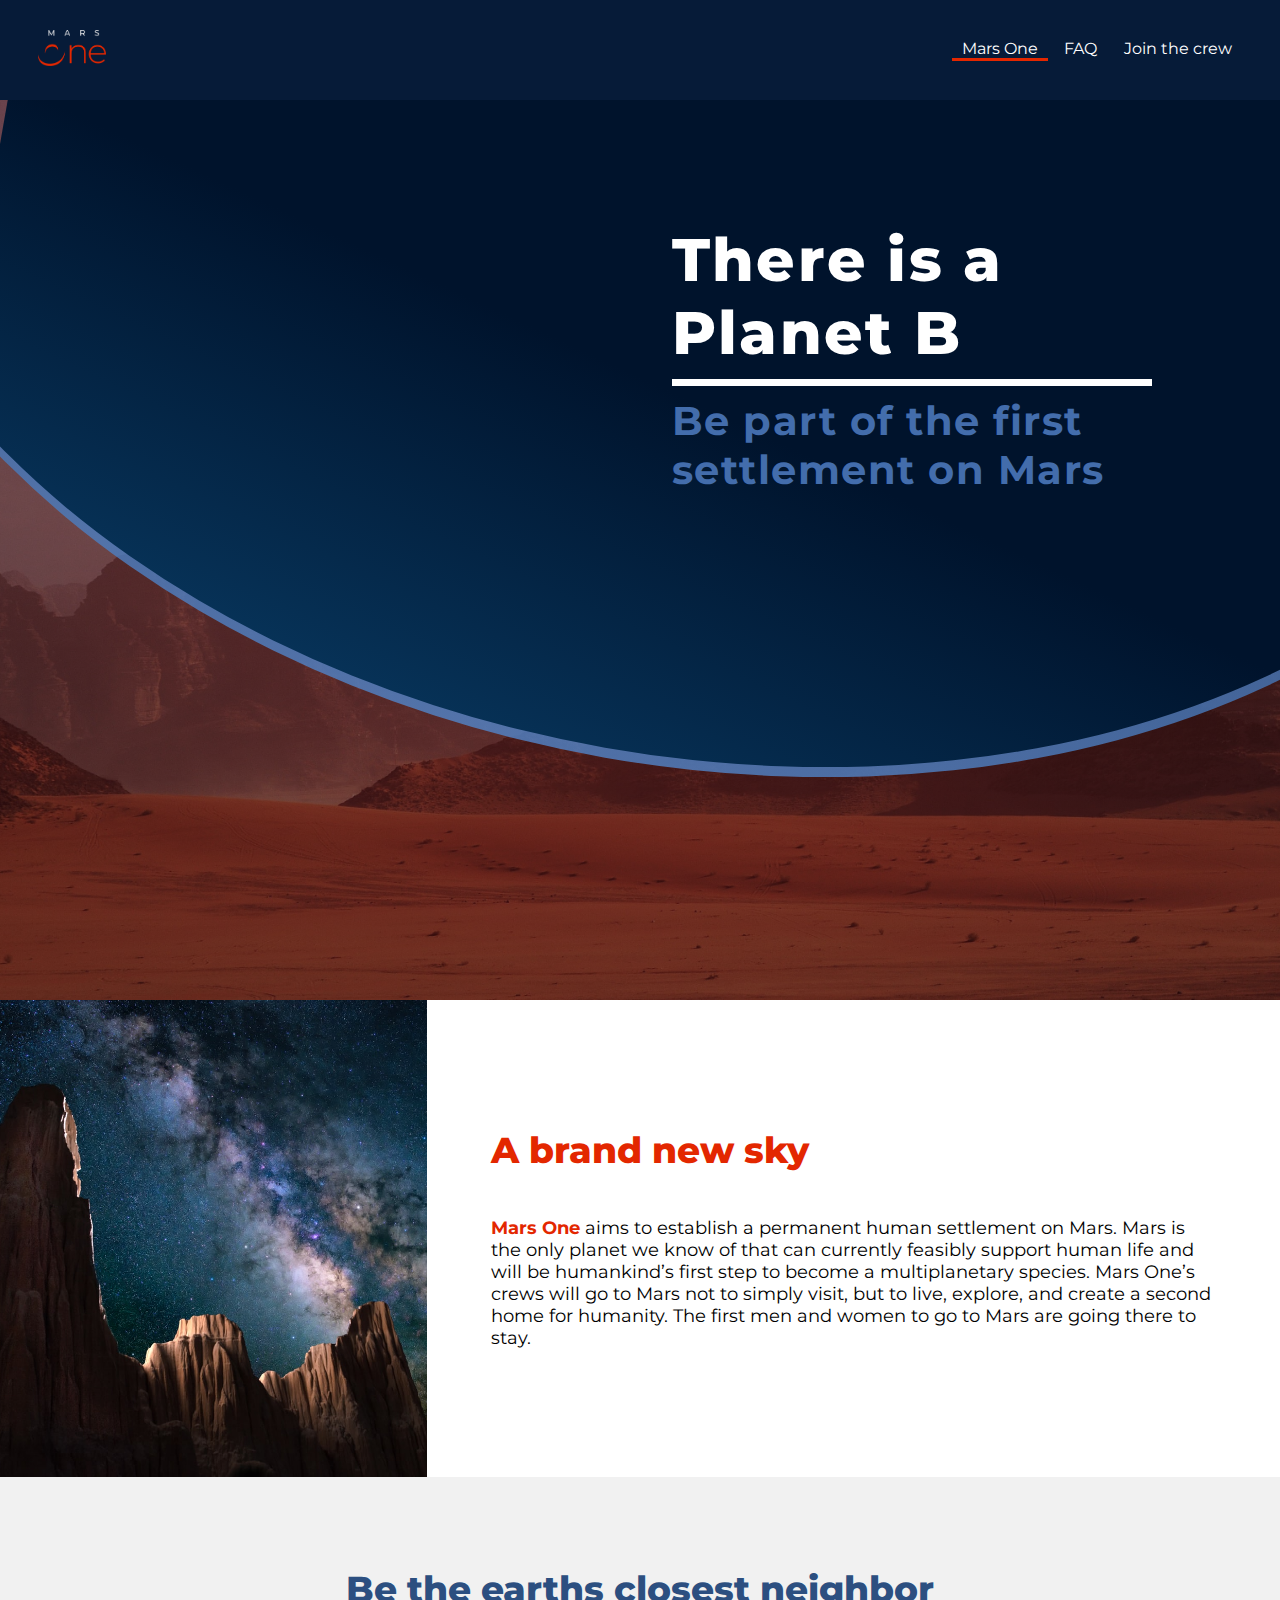
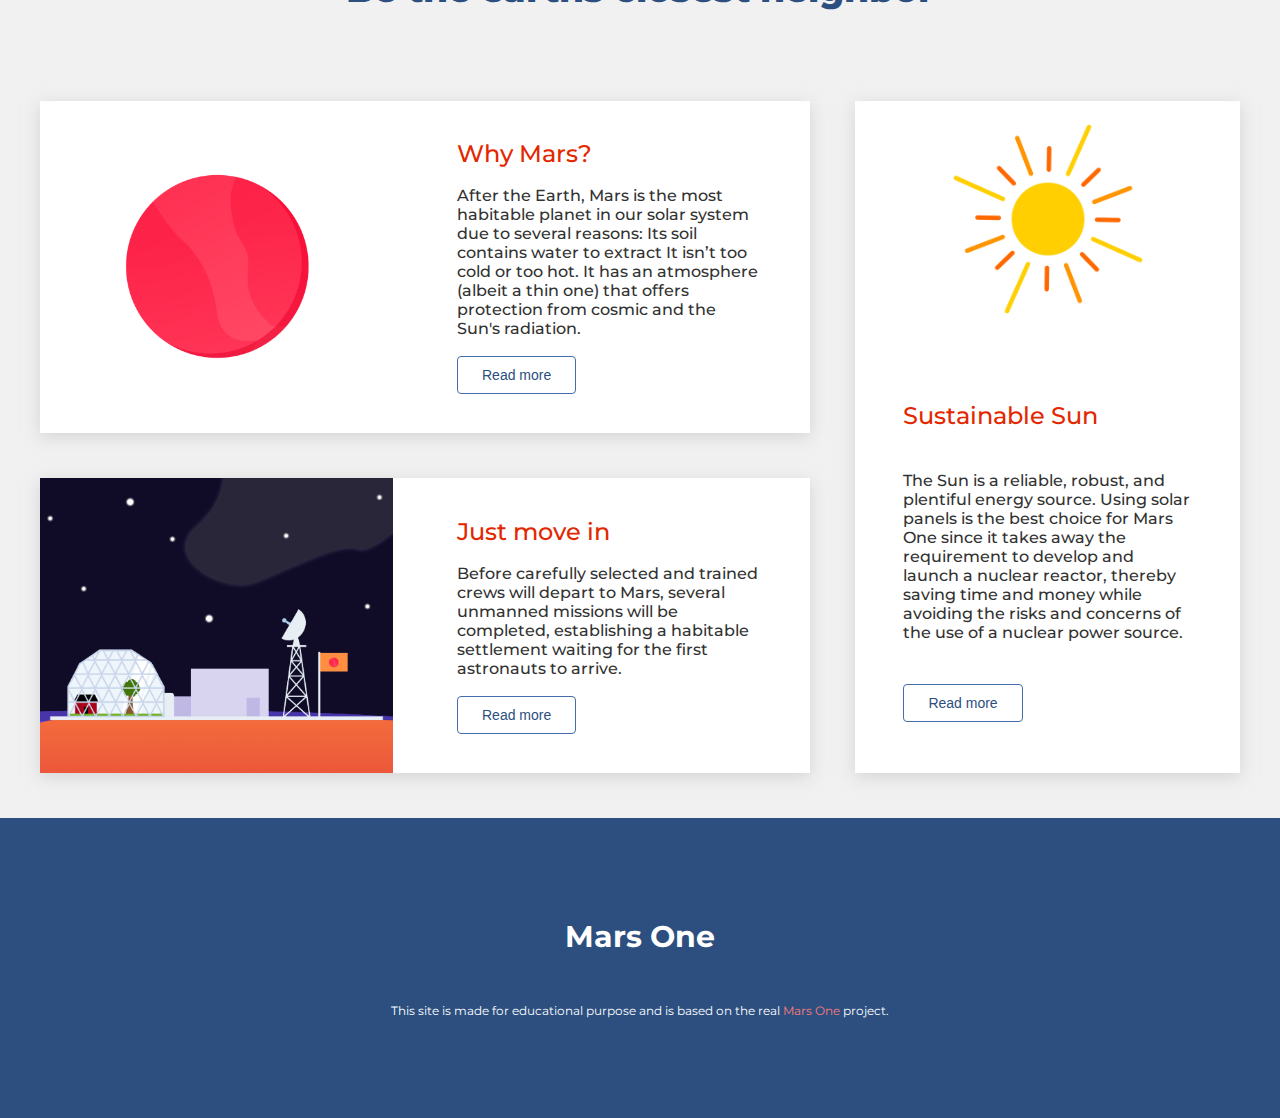
==== commit 5b43bfe4: "Finished top/bottom-blob. Added more styling" ====
--- a/index.html
+++ b/index.html
@@ -36,7 +36,7 @@
     </header>
 
     <main class="main">
-      <header class="hero">
+      <header class="hero hero__background--index">
         <div class="hero__container">
           <h1>There is a Planet B</h1>
           <span>Be part of the first settlement on Mars</span>
@@ -66,7 +66,7 @@
         </article>
       </section>
       <section class="info-articles">
-        <h2>Be the earths closest neighbour</h2>
+        <h2>Be the earths closest neighbor</h2>
         <div class="info-articles__container">
           <article class="info-articles__first">
             <div class="image-wrapper">
@@ -143,7 +143,7 @@
         </h2>
         <span>
           This site is made for educational purpose and is based on the real
-          <a href="">Mars One</a> project.
+          <a href="http://www.mars-one.com/">Mars One</a> project.
         </span>
       </div>
     </footer>
--- a/styles/style.css
+++ b/styles/style.css
@@ -19,23 +19,11 @@
 }
 
 h2 {
-  font-size: 20px;
+  font-size: 25px;
   font-weight: 800;
 }
 
-@media (min-width: 500px) {
-  h2 {
-    font-size: 26px;
-  }
-}
-
-@media (min-width: 800px) {
-  h2 {
-    font-size: 30px;
-  }
-}
-
-@media (min-width: 1000px) {
+@media (min-width: 600px) {
   h2 {
     font-size: 36px;
   }
@@ -105,20 +93,21 @@
 }
 
 .top-header__nav .nav-list .active {
-  text-decoration: underline;
+  border-bottom: 3px solid #e32700;
 }
 
 .top-header__nav .nav-list__item a {
   color: #ffffff;
   text-decoration: none;
+  display: inline-block;
 }
 
 .top-header__nav .nav-list__item a:hover {
   color: #e32700;
-}
-
-.top-header__nav .nav-list__item a:active {
-  text-decoration: underline;
+  -webkit-transform: scale(1.1);
+          transform: scale(1.1);
+  -webkit-transition: all ease-in 200ms;
+  transition: all ease-in 200ms;
 }
 
 .top-header img {
@@ -169,44 +158,30 @@
   max-width: 300px;
 }
 
-.main .article-text {
-  display: -webkit-box;
-  display: -ms-flexbox;
-  display: flex;
-  -webkit-box-orient: vertical;
-  -webkit-box-direction: normal;
-      -ms-flex-direction: column;
-          flex-direction: column;
-  max-inline-size: 90vw;
-  justify-self: center;
-  padding-top: 5vh;
-}
-
-@media (min-width: 500px) {
-  .main .article-text {
-    padding: 5vw 20px 5vw 0;
-  }
-}
-
-@media (min-width: 700px) {
-  .main .article-text {
-    padding: unset;
-  }
-}
-
-.main .article-text em {
-  font-style: unset;
-  font-weight: bolder;
-}
-
 .hero {
   block-size: 100vh;
-  background-image: url(../assets/img/page-1/hero-1.jpg);
-  background-size: cover;
-  background-position: center center;
   display: -ms-grid;
   display: grid;
   position: relative;
+  z-index: -2;
+}
+
+@media (min-width: 600px) {
+  .hero {
+    block-size: 100vh;
+  }
+}
+
+.hero__background--index {
+  background-size: cover;
+  background-position: center center;
+  background-image: radial-gradient(circle at 50% 0, #7b1a1ab8, #350b0f87 93%), url(../assets/img/page-1/hero-1.jpg);
+}
+
+.hero__background--faq {
+  background-size: cover;
+  background-position: center center;
+  background-image: radial-gradient(circle at 50% 0, #7b1a1ab8, #350b0f87 93%), url(../assets/img/page-2/hero-2.jpg);
 }
 
 .hero__container {
@@ -218,7 +193,7 @@
   -webkit-box-direction: normal;
       -ms-flex-direction: column;
           flex-direction: column;
-  max-inline-size: 300px;
+  max-inline-size: 325px;
   max-block-size: 260px;
   top: 14vw;
   justify-self: center;
@@ -232,7 +207,9 @@
   .hero__container {
     -ms-grid-column-align: center;
         justify-self: center;
-    max-inline-size: 33vw;
+    margin-left: auto;
+    margin-right: 10vw;
+    max-inline-size: 45vw;
     top: 15vw;
     top: 123px;
   }
@@ -242,23 +219,44 @@
   .hero__container {
     margin-left: auto;
     margin-right: 10vw;
-    max-inline-size: 430px;
+    max-inline-size: 480px;
     top: 15vw;
     top: 123px;
   }
 }
 
+.hero__container--bigger {
+  max-inline-size: 350px;
+}
+
+@media (min-width: 800px) {
+  .hero__container--bigger {
+    max-inline-size: 46vw;
+  }
+}
+
+@media (min-width: 1000px) {
+  .hero__container--bigger {
+    max-inline-size: 600px;
+  }
+}
+
 .hero__container h1 {
-  max-inline-size: 12ch;
+  -webkit-transition: font-size ease-in 200ms;
+  transition: font-size ease-in 200ms;
+  max-inline-size: 14ch;
   color: #ffffff;
   font-weight: 800;
   font-size: 30px;
-  border-bottom: 7px solid #ffffff;
+  border-bottom: 5px solid #ffffff;
   letter-spacing: 2.22px;
+  padding-bottom: 10px;
+  margin-bottom: 10px;
 }
 
 @media (min-width: 620px) {
   .hero__container h1 {
+    border-bottom: 7px solid #ffffff;
     font-size: 5vw;
     letter-spacing: 2.22px;
   }
@@ -272,10 +270,13 @@
 }
 
 .hero__container span {
+  -webkit-transition: font-size ease-in 200ms;
+  transition: font-size ease-in 200ms;
   font-size: 20px;
   color: #436dac;
   letter-spacing: 1.48px;
   max-inline-size: 20ch;
+  font-weight: 700;
 }
 
 @media (min-width: 650px) {
@@ -290,7 +291,7 @@
   }
 }
 
-.hero:before, .hero:after {
+.hero::before, .hero::after {
   -ms-grid-row: 1;
   -ms-grid-column: 1;
   grid-area: 1 / 1;
@@ -298,25 +299,24 @@
   display: block;
   height: 120vw;
   width: 141%;
-  background: blue;
   -webkit-clip-path: ellipse(50% 35% at 38.82% 14.42%);
           clip-path: ellipse(50% 35% at 38.82% 14.42%);
+  position: absolute;
+  min-block-size: 700px;
   -webkit-transform: rotate(10deg) translateY(3px);
           transform: rotate(10deg) translateY(3px);
-  position: absolute;
   top: -60px;
   left: -54px;
-  min-block-size: 700px;
 }
 
 @media (min-width: 580px) {
-  .hero:before, .hero:after {
+  .hero::before, .hero::after {
     left: -100px;
   }
 }
 
 @media (min-width: 800px) {
-  .hero:before, .hero:after {
+  .hero::before, .hero::after {
     height: 200%;
     width: 141%;
     top: -210px;
@@ -324,17 +324,175 @@
   }
 }
 
-.hero:before {
+.hero::before {
+  content: "";
   -webkit-transform: rotate(10deg) translateY(3px);
           transform: rotate(10deg) translateY(3px);
-  background: lightblue;
+  background-image: linear-gradient(182deg, rgba(21, 52, 98, 0.9) -14%, #5e98e2c4 61%);
   top: -50px;
-}
-
-@media (min-width: 800px) {
-  .hero:before {
+  transform: rotate(10deg) translateY(3px);
+}
+
+@media (min-width: 800px) {
+  .hero::before {
     top: -200px;
   }
+}
+
+.hero::after {
+  content: "";
+  background-image: linear-gradient(195deg, #00132c 36%, #146eab 89%);
+}
+
+.hero--bottom-blob {
+  block-size: 100vh;
+  display: -ms-grid;
+  display: grid;
+  position: relative;
+  z-index: -2;
+}
+
+@media (min-width: 600px) {
+  .hero--bottom-blob {
+    block-size: 100vh;
+  }
+}
+
+.hero--bottom-blob__background--join {
+  background-size: cover;
+  background-position: center center;
+  background-image: radial-gradient(circle at 50% 0, #7b1a1ab8, #350b0f87 93%), url(../assets/img/page-3/hero-3.jpg);
+}
+
+.hero--bottom-blob__container {
+  position: relative;
+  display: -webkit-box;
+  display: -ms-flexbox;
+  display: flex;
+  -webkit-box-orient: vertical;
+  -webkit-box-direction: normal;
+      -ms-flex-direction: column;
+          flex-direction: column;
+  max-inline-size: 325px;
+  max-block-size: 260px;
+  -ms-grid-row: 1;
+  -ms-grid-column: 1;
+  grid-area: 1 / 1;
+  z-index: 1;
+  margin-left: 5vw;
+  margin-right: auto;
+  bottom: 60px;
+  -ms-flex-item-align: end;
+      align-self: end;
+}
+
+@media (min-width: 600px) {
+  .hero--bottom-blob__container {
+    max-inline-size: 57vw;
+  }
+}
+
+@media (min-width: 800px) {
+  .hero--bottom-blob__container {
+    max-inline-size: 480px;
+  }
+}
+
+.hero--bottom-blob__container h1 {
+  max-inline-size: 14ch;
+  color: #ffffff;
+  font-weight: 800;
+  font-size: 30px;
+  border-bottom: 5px solid #ffffff;
+  letter-spacing: 2.22px;
+  padding-bottom: 10px;
+  margin-bottom: 10px;
+}
+
+@media (min-width: 600px) {
+  .hero--bottom-blob__container h1 {
+    border-bottom: 7px solid #ffffff;
+    font-size: 7vw;
+    letter-spacing: 2.22px;
+  }
+}
+
+@media (min-width: 800px) {
+  .hero--bottom-blob__container h1 {
+    font-size: 60px;
+    letter-spacing: 2.22px;
+  }
+}
+
+.hero--bottom-blob__container span {
+  font-size: 20px;
+  color: #436dac;
+  letter-spacing: 1.48px;
+  max-inline-size: 20ch;
+  font-weight: 700;
+}
+
+@media (min-width: 600px) {
+  .hero--bottom-blob__container span {
+    font-size: 5vw;
+  }
+}
+
+@media (min-width: 800px) {
+  .hero--bottom-blob__container span {
+    font-size: 40px;
+  }
+}
+
+.hero--bottom-blob::before, .hero--bottom-blob::after {
+  -ms-grid-row: 1;
+  -ms-grid-column: 1;
+  grid-area: 1 / 1;
+  content: "";
+  display: block;
+  height: 120vw;
+  width: 141%;
+  -webkit-clip-path: ellipse(50% 35% at 38.82% 14.42%);
+          clip-path: ellipse(50% 35% at 38.82% 14.42%);
+  position: absolute;
+  min-block-size: 700px;
+  -webkit-transform: rotate(200deg) translateY(3px);
+          transform: rotate(200deg) translateY(3px);
+  height: 200%;
+  width: 178vw;
+  top: -290px;
+  left: -40vw;
+}
+
+@media (min-width: 600px) {
+  .hero--bottom-blob::before, .hero--bottom-blob::after {
+    height: 200%;
+    width: 170vw;
+    top: -380px;
+    left: -40vw;
+  }
+}
+
+.hero--bottom-blob::before {
+  content: "";
+  -webkit-transform: rotate(10deg) translateY(3px);
+          transform: rotate(10deg) translateY(3px);
+  background-image: linear-gradient(182deg, rgba(21, 52, 98, 0.9) -14%, #5e98e2c4 61%);
+  top: -50px;
+  -webkit-transform: rotate(200deg) translateY(3px);
+          transform: rotate(200deg) translateY(3px);
+  top: -300px;
+}
+
+@media (min-width: 600px) {
+  .hero--bottom-blob::before {
+    top: -390px;
+  }
+}
+
+.hero--bottom-blob::after {
+  content: "";
+  background-image: linear-gradient(195deg, #00132c 36%, #146eab 89%);
 }
 
 .footer {
@@ -363,6 +521,7 @@
   margin: auto;
   text-align: center;
   color: #ffffff;
+  max-inline-size: 80vw;
 }
 
 .footer h2 {
@@ -378,6 +537,13 @@
 .footer a {
   text-decoration: none;
   color: #f97c7c;
+  display: inline-block;
+}
+
+.footer a:hover {
+  border-bottom: 1px solid #ffffff;
+  -webkit-transition: all ease-in 200ms;
+  transition: all ease-in 200ms;
 }
 
 .brand-new-sky__article {
@@ -440,6 +606,12 @@
   }
 }
 
+@media (min-width: 500px) {
+  .brand-new-sky__article__text {
+    padding: 5vh 4vw 0 4vw;
+  }
+}
+
 @media (min-width: 800px) {
   .brand-new-sky__article__text {
     padding: 4vw;
@@ -468,6 +640,12 @@
     font-size: 18px;
     margin: 0;
   }
+}
+
+.brand-new-sky__article__text em {
+  font-style: unset;
+  font-weight: 700;
+  color: #e32700;
 }
 
 .brand-new-sky__article .max-grow {
@@ -502,6 +680,8 @@
   background: white;
   padding-bottom: 5vh;
   margin-bottom: 5vh;
+  -webkit-box-shadow: 0 4px 15px 0 rgba(185, 185, 185, 0.5);
+          box-shadow: 0 4px 15px 0 rgba(185, 185, 185, 0.5);
 }
 
 @media (min-width: 500px) {
@@ -559,6 +739,8 @@
   background: white;
   padding-bottom: 5vh;
   margin-bottom: 5vh;
+  -webkit-box-shadow: 0 4px 15px 0 rgba(185, 185, 185, 0.5);
+          box-shadow: 0 4px 15px 0 rgba(185, 185, 185, 0.5);
 }
 
 @media (min-width: 500px) {
@@ -616,6 +798,8 @@
   background: white;
   padding-bottom: 5vh;
   margin-bottom: 5vh;
+  -webkit-box-shadow: 0 4px 15px 0 rgba(185, 185, 185, 0.5);
+          box-shadow: 0 4px 15px 0 rgba(185, 185, 185, 0.5);
   margin: 0;
 }
 
@@ -684,6 +868,11 @@
 .info-articles h2 {
   text-align: center;
   padding: 5vh 0 10vh 0;
+  color: #2c4f80;
+}
+
+.info-articles h3 {
+  color: #e32700;
 }
 
 .info-articles h3,
@@ -693,6 +882,8 @@
 
 .info-articles p {
   font-size: 14px;
+  color: #323232;
+  font-weight: 500;
 }
 
 @media (min-width: 800px) {
@@ -714,13 +905,13 @@
 .info-articles .read-more-btn button {
   font-size: 14px;
   padding: 10px 24px;
-  border: 1px solid blue;
+  border: 1px solid #436dac;
   border-radius: 4px;
   max-inline-size: 128px;
   max-block-size: 38px;
-  color: blue;
+  color: #2c4f80;
   background: none #fff;
-  border-color: blue;
+  border-color: #436dac;
 }
 
 .faq-section {
@@ -751,6 +942,8 @@
   padding: 5vh 5vw;
   background: white;
   margin-bottom: 5vh;
+  -webkit-box-shadow: 0 4px 15px 0 rgba(185, 185, 185, 0.5);
+          box-shadow: 0 4px 15px 0 rgba(185, 185, 185, 0.5);
 }
 
 @media (min-width: 900px) {
@@ -796,6 +989,8 @@
   padding: 5vh 5vw;
   background: white;
   margin-bottom: 5vh;
+  -webkit-box-shadow: 0 4px 15px 0 rgba(185, 185, 185, 0.5);
+          box-shadow: 0 4px 15px 0 rgba(185, 185, 185, 0.5);
 }
 
 @media (min-width: 900px) {
@@ -844,6 +1039,8 @@
   background: white;
   padding-bottom: 5vh;
   margin-bottom: 5vh;
+  -webkit-box-shadow: 0 4px 15px 0 rgba(185, 185, 185, 0.5);
+          box-shadow: 0 4px 15px 0 rgba(185, 185, 185, 0.5);
   padding-top: 5vh;
   padding-bottom: 0;
 }
@@ -985,14 +1182,18 @@
 .faq-section h2 {
   text-align: center;
   padding: 5vh 0 10vh 0;
+  color: #2c4f80;
 }
 
 .faq-section h3 {
+  color: #e32700;
   margin-bottom: 5vh;
 }
 
 .faq-section p {
-  font-size: 15px;
+  font-size: 14px;
+  color: #323232;
+  font-weight: 500;
 }
 
 @media (min-width: 800px) {
@@ -1013,6 +1214,7 @@
   padding: 5vh 0;
   -ms-grid-columns: 1fr;
       grid-template-columns: 1fr;
+  min-block-size: 300px;
 }
 
 @media (min-width: 900px) {
@@ -1053,7 +1255,36 @@
   max-inline-size: 90vw;
   margin: auto;
   text-align: center;
-  padding: 10vh 0;
+  padding: 15vh 0;
+  display: -webkit-box;
+  display: -ms-flexbox;
+  display: flex;
+  -webkit-box-orient: vertical;
+  -webkit-box-direction: normal;
+      -ms-flex-direction: column;
+          flex-direction: column;
+  -webkit-box-align: center;
+      -ms-flex-align: center;
+          align-items: center;
+}
+
+.join-us-section .heading-container h2 {
+  color: #e32700;
+  margin-bottom: 5vh;
+}
+
+.join-us-section .heading-container span {
+  color: #2c4f80;
+  font-weight: 400;
+  font-size: 15px;
+  display: block;
+  max-inline-size: 30ch;
+}
+
+@media (min-width: 600px) {
+  .join-us-section .heading-container span {
+    font-size: 24px;
+  }
 }
 
 .sign-up {
@@ -1061,6 +1292,8 @@
   max-inline-size: 1200px;
   margin: auto;
   padding: 20px 5px;
+  -webkit-box-shadow: 0 4px 15px 0 rgba(185, 185, 185, 0.5);
+          box-shadow: 0 4px 15px 0 rgba(185, 185, 185, 0.5);
 }
 
 @media (min-width: 400px) {
@@ -1164,16 +1397,30 @@
 .sign-up__form .submit-btn {
   font-size: 14px;
   padding: 10px 24px;
-  border: 1px solid blue;
+  border: 1px solid #436dac;
   border-radius: 4px;
   max-inline-size: 128px;
   max-block-size: 38px;
-  color: blue;
+  color: #2c4f80;
   background: none #fff;
-  border-color: blue;
+  border-color: #436dac;
+  -ms-flex-item-align: center;
+      -ms-grid-row-align: center;
+      align-self: center;
 }
 
 .sign-up__form .labels {
   margin-bottom: 5px;
+  color: #2c4f80;
+}
+
+.sign-up input,
+.sign-up textarea {
+  border: 1px solid #436dac;
+  border-radius: 5px;
+}
+
+.sign-up input {
+  height: 39px;
 }
 /*# sourceMappingURL=style.css.map */